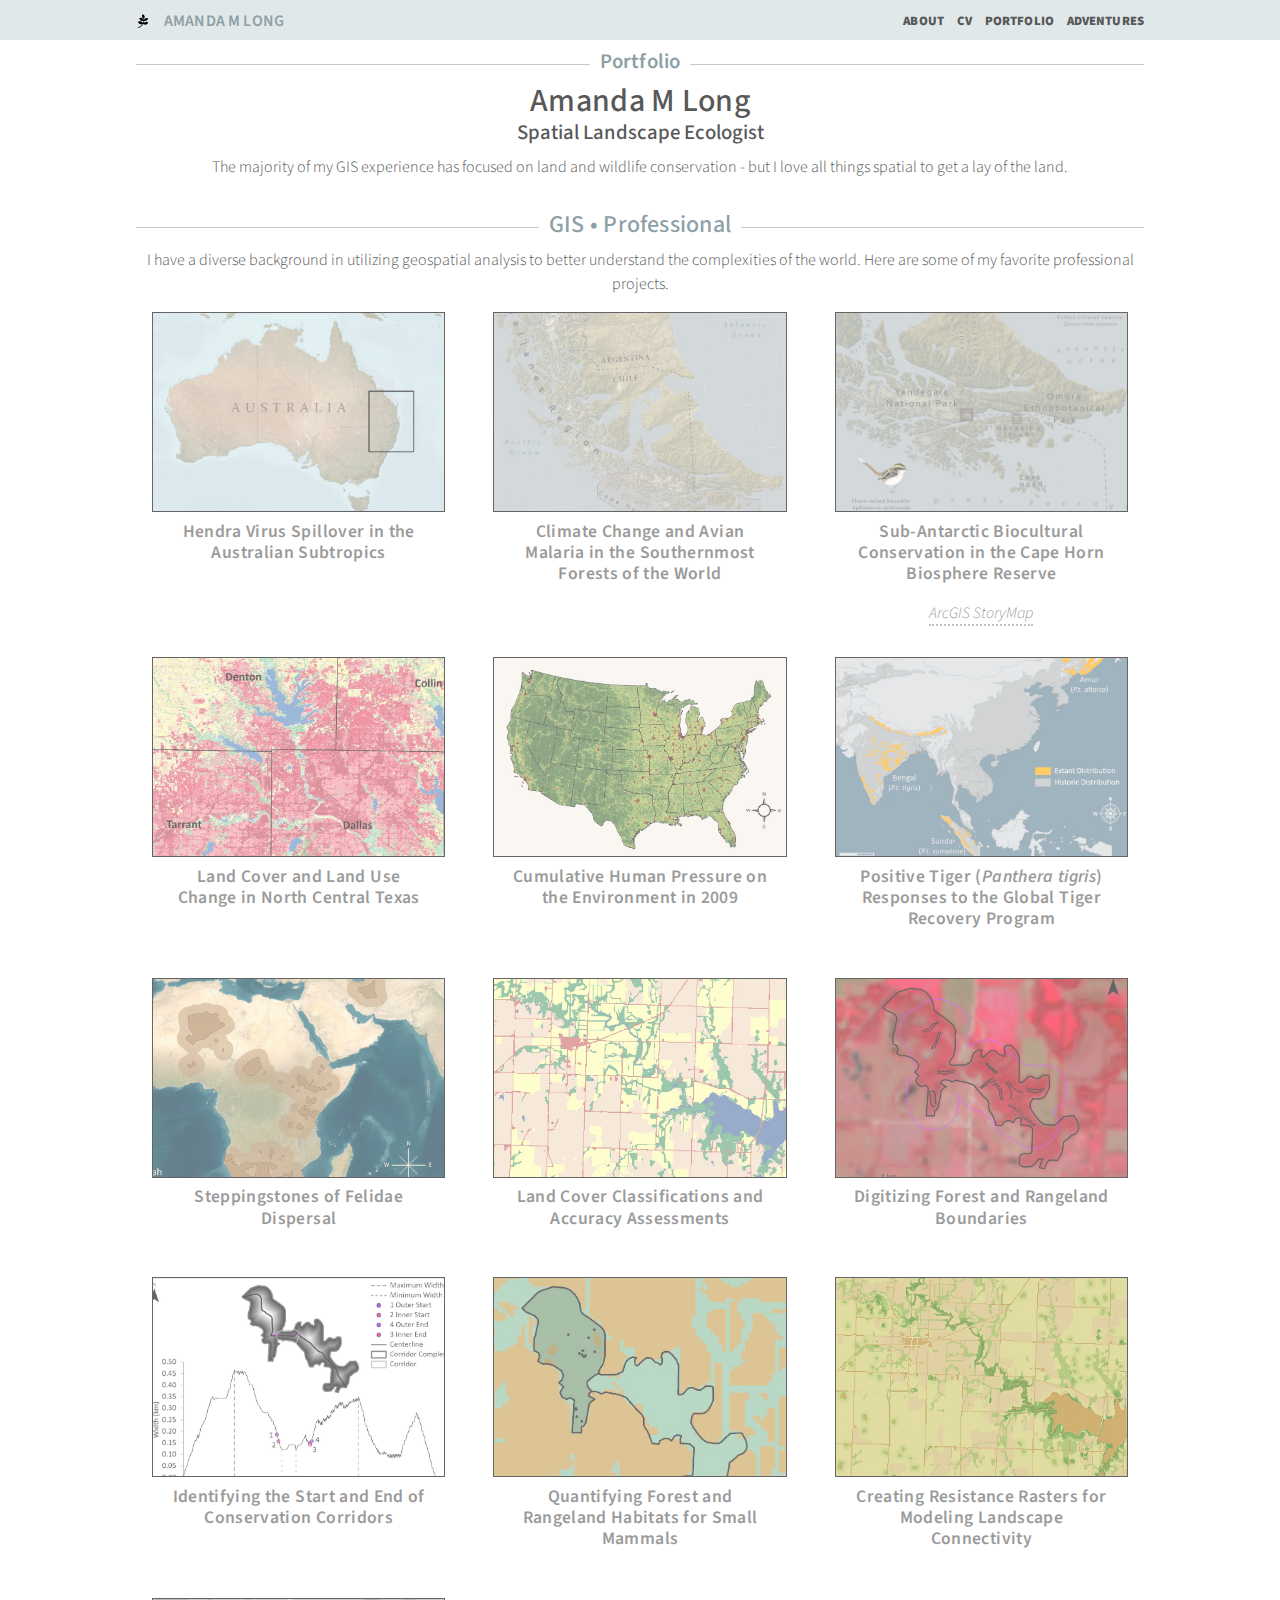
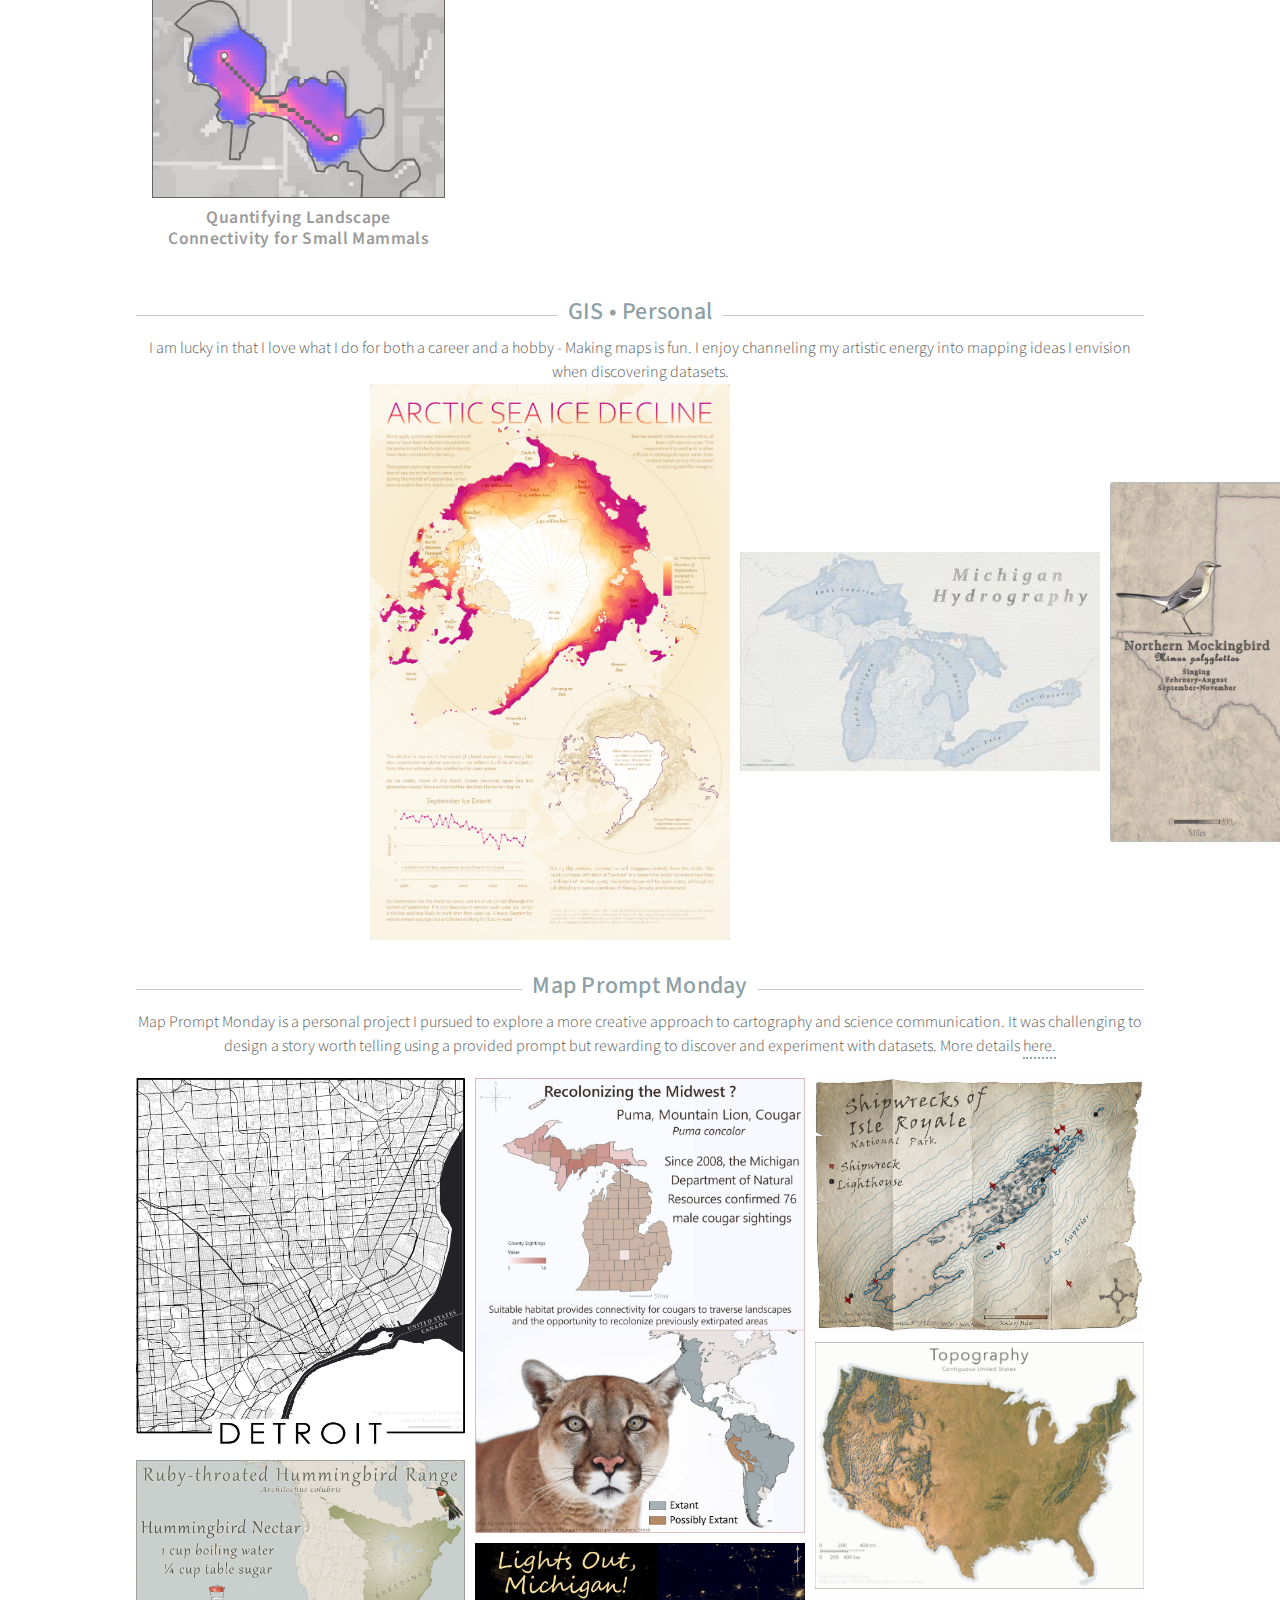
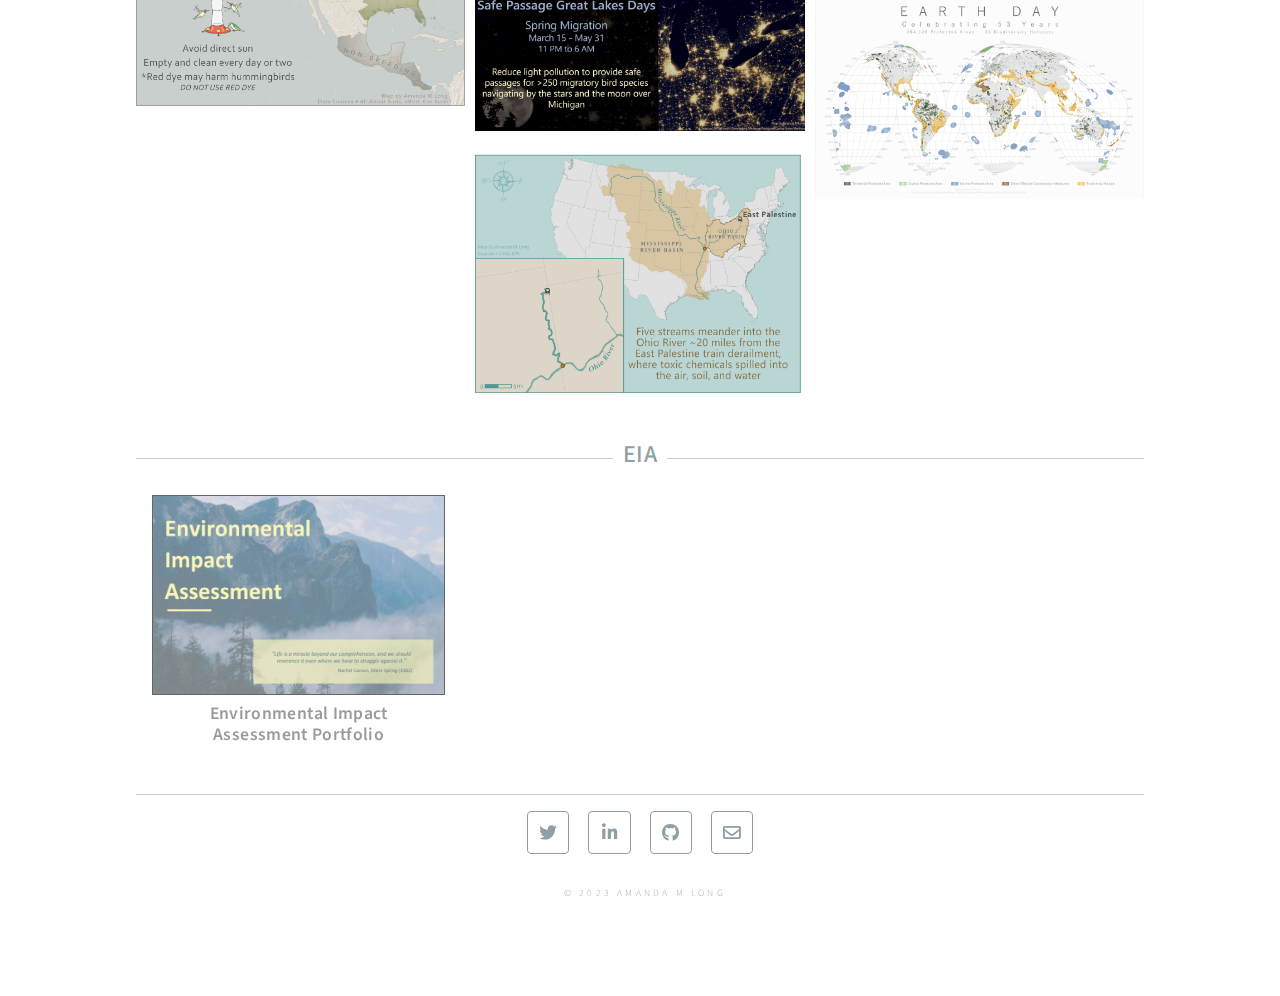
==== index.html @ 8b15f17c "Update index.html" ====
<!DOCTYPE HTML>

<html>
<head>
	<title>Portfolio - AML</title>
	<meta charset="utf-8" />
	<meta name="viewport" content="width=device-width, initial-scale=1, user-scalable=no" />
	<link rel="stylesheet" href="assets/css/bootstrap.css" />
	<link rel="stylesheet" href="assets\css\Portfolio.css" />
	<noscript><link rel="stylesheet" href="assets\css\noscript.css"/></noscript>
</head>
	
	<!-- Google tag (gtag.js) -->
<script async src="https://www.googletagmanager.com/gtag/js?id=G-S8KY2LQ8C0"></script>
<script>
  window.dataLayer = window.dataLayer || [];
  function gtag(){dataLayer.push(arguments);}
  gtag('js', new Date());

  gtag('config', 'G-S8KY2LQ8C0');
</script>
	
<body class="is-preload">
	<div id="wrapper">

	<!-- HEADER / WEBSITE HOME PAGE -->
	<header id="header">
		<div class="inner">
			<a href="https://amandamlong.github.io/" class="logo">
				<span class="symbol"><img src="pagelines.svg" alt="" /></span>
				<span class="title">Amanda M Long</span></a>
              
			<!-- NAVIGATION -->
			<nav><ul>
				<li><a href="https://amandamlong.github.io/About/">About</a></li>
				<li><a href="https://amandamlong.github.io/CV/">CV</a></li>
				<li><a href="https://amandamlong.github.io/Portfolio/">Portfolio</a></li>
				<li><a href="https://amandamlong.github.io/TravelMap/">Adventures</a></li>
			</ul></nav>
	</header>

	<!-- MAIN PORTFOLIO -->
	<div id="main">
		<div class="inner">
			<h1><span>Portfolio</span></h1>
			<h2>Amanda M Long</h2>
			<h3>Spatial Landscape Ecologist</h3>	
			
                <p>The majority of my GIS experience has focused on land and
                    wildlife conservation - but I love all things spatial to get a
                lay of the land.</p>
<br>
		
			<h6><span>GIS • Professional</span></h6>
			
			<p>I have a diverse background in utilizing geospatial analysis to
                better understand the complexities of the world. Here are some of my favorite
                professional projects.</p>

                <!-- -----THUMBNAILS----- -->
                
                    <div class="row row-cols-1 row-cols-sm-2 row-cols-lg-3 g-3">
		    
    <!-- AUSTRALIA HENDRA VIRUS -->
                        <div class="col">
                            <div class="card text-center">
                                <div class="card-body">
                                    <a href="#Hendra" data-bs-toggle="modal" data-bs-target="#Hendra">
                                        <p class="card-text"></p>
                                        <img src="images\Thumbnails\Aus Hendra Virus.png" class="card-img">
                                        <div class="d-flex justify-content-between align-items-center">
                                            <div class="card-footer">
                                                <a href="#Hendra" data-bs-toggle="modal" data-bs-target="#Hendra">
                                                    <h5 class="card-title">Hendra Virus Spillover in the Australian Subtropics</h5>
                                            </div>
                                        </div>
                                    </a>
                                </div>
                            </div>
                        </div>
			    
    <!-- CHILE -->
                        <div class="col">
                            <div class="card text-center">
                                <div class="card-body">
                                    <a href="#Chile" data-bs-toggle="modal" data-bs-target="#Chile">
                                        <p class="card-text"></p>
                                        <img src="images\Thumbnails\Chile.jpg" class="card-img">
                                        <div class="d-flex justify-content-between align-items-center">
                                            <div class="card-footer">
                                                <a href="#Chile" data-bs-toggle="modal" data-bs-target="#Chile">
                                                    <h5 class="card-title">Climate Change and Avian Malaria in the Southernmost Forests of the World</h5>
                                            </div>
                                        </div>
                                    </a>
                                </div>
                            </div>
                        </div>			    
			    
    <!-- CHILE STORYMAP-->
                        <div class="col">
                            <div class="card text-center">
                                <div class="card-body">
                                      <a target="_blank" rel="noopener noreferrer" href="https://storymaps.arcgis.com/stories/4e4df2a903624f4c83cda7a6c68c3893">
                                        <p class="card-text"></p>
                                        <img src="images\Thumbnails\Chile StoryMap.png" class="card-img">
                                        <div class="d-flex justify-content-between align-items-center">
                                            <div class="card-footer">
                                                <a><h5 class="card-title">Sub-Antarctic Biocultural Conservation
                                                    in the Cape Horn Biosphere Reserve</h5></a>
                                                <p><a target="_blank" rel="noopener noreferrer" href="https://storymaps.arcgis.com/stories/4e4df2a903624f4c83cda7a6c68c3893">
                                                    <i>ArcGIS StoryMap</i></a></p>
                                            </div>
                                        </div>
                                    </a>
                                </div>
                            </div>
                        </div>

    <!-- DENTON LAND COVER LAND USE CHANGE -->
                        <div class="col">
                           <div class="card text-center">
                              <div class="card-body">
                                 <a href="#DentonLCLUC" data-bs-toggle="modal" data-bs-target="#DentonLCLUC">
                                     <img src="images\Thumbnails\Denton LCLUC.jpg" class="card-img">
                                     <div class="d-flex justify-content-between align-items-center">
                                         <div class="card-footer">
                                             <a href="#DentonLCLUC" data-bs-toggle="modal" data-bs-target="#DentonLCLUC">
                                                 <h5 class="card-title">Land Cover and Land Use Change in North Central Texas</h5>
                                         </div>
                                     </div>
                                 </a>
                              </div>
                           </div>
                        </div>
				
    <!-- USA HUMAN FOOTPRINT -->
                        <div class="col">
                           <div class="card text-center">
                              <div class="card-body">
                                 <a href="#Footprint" data-bs-toggle="modal" data-bs-target="#Footprint">
                                     <img src="images\Thumbnails\US Footprint.jpg" class="card-img">
                                     <div class="d-flex justify-content-between align-items-center">
                                         <div class="card-footer">
                                             <a href="#Footprint" data-bs-toggle="modal" data-bs-target="#Footprint">
                                                 <h5 class="card-title">Cumulative Human Pressure on the Environment in 2009</h5>
                                         </div>
                                     </div>
                                 </a>
                              </div>
                           </div>
                        </div>				

    <!-- TIGERS -->
                        <div class="col">
                           <div class="card text-center">
                              <div class="card-body">
                                 <a href="#Tigers" data-bs-toggle="modal" data-bs-target="#Tigers">
                                     <img src="images\Thumbnails\Tigers.jpg" class="card-img">
                                     <div class="d-flex justify-content-between align-items-center">
                                         <div class="card-footer">
                                             <a href="#Tigers" data-bs-toggle="modal" data-bs-target="#Tigers">
                                                 <h5 class="card-title">Positive Tiger (<i>Panthera tigris</i>) Responses to the
                                                 Global Tiger Recovery Program</h5>
                                         </div>
                                     </div>
                                 </a>
                              </div>
                           </div>
                        </div>

    <!-- FELIDAE STEPPINGSTONES -->
                        <div class="col">
                           <div class="card text-center">
                              <div class="card-body">
                                 <a href="#Felidae" data-bs-toggle="modal" data-bs-target="#Felidae">
                                     <img src="images\Thumbnails\Cheetah.jpg" class="card-img">
                                     <div class="d-flex justify-content-between align-items-center">
                                         <div class="card-footer">
                                             <a href="#Resistance" data-bs-toggle="modal" data-bs-target="#Felidae">
                                                 <h5 class="card-title">Steppingstones of Felidae Dispersal</h5>
                                         </div>
                                     </div>
                                 </a>
                              </div>
                           </div>
                        </div>

    <!-- LAND COVER CLASSIFICATIONS -->
                        <div class="col">
                           <div class="card text-center">
                              <div class="card-body">
                                 <a href="#LC" data-bs-toggle="modal" data-bs-target="#LC">
                                     <img src="images\Thumbnails\Land Cover.jpg" class="card-img">
                                     <div class="d-flex justify-content-between align-items-center">
                                         <div class="card-footer">
                                             <a href="#LC" data-bs-toggle="modal" data-bs-target="#LC">
                                                 <h5 class="card-title">Land Cover Classifications and Accuracy Assessments</h5>
                                         </div>
                                     </div>
                                 </a>
                              </div>
                           </div>
                        </div>                

    <!-- DELINEATIONS -->
                        <div class="col">
                           <div class="card text-center">
                              <div class="card-body">
                                 <a href="#Delineations" data-bs-toggle="modal" data-bs-target="#Delineations">
                                     <img src="images\Thumbnails\KS Complex.jpg" class="card-img">
                                     <div class="d-flex justify-content-between align-items-center">
                                          <div class="card-footer">
                                            <a href="#Delineations" data-bs-toggle="modal" data-bs-target="#Delineations">
                                                <h5 class="card-title">Digitizing Forest and Rangeland Boundaries</h5></a>
                                         </div>
                                     </div>
                                 </a>
                              </div>
                           </div>
                        </div>
				
    <!-- CORRIDOR TERMINI -->
                        <div class="col">
                           <div class="card text-center">
                              <div class="card-body">
                                 <a href="#Corridors" data-bs-toggle="modal" data-bs-target="#Corridors">
                                     <img src="images\Thumbnails\KS Patch-Corridor.jpg" class="card-img">
                                     <div class="d-flex justify-content-between align-items-center">
                                         <div class="card-footer">
                                             <a href="#Corridors" data-bs-toggle="modal" data-bs-target="#Corridors">
                                                 <h5 class="card-title">Identifying the Start and End of Conservation Corridors</h5></a>
                                         </div>
                                     </div>
                                 </a>
                              </div>
                           </div>
                        </div>
				
    <!-- SMALL MAMMAL HABITATS -->
                        <div class="col">
                           <div class="card text-center">
                              <div class="card-body">
                                 <a href="#Habitat" data-bs-toggle="modal" data-bs-target="#Habitat">
                                     <img src="images\Thumbnails\Habitat.jpg" class="card-img">
                                     <div class="d-flex justify-content-between align-items-center">
                                         <div class="card-footer">
                                             <a href="#Habitat" data-bs-toggle="modal" data-bs-target="#Habitat">
                                                 <h5 class="card-title">Quantifying Forest and Rangeland Habitats for Small Mammals
                                                </h5></a>
                                         </div>
                                     </div>
                                 </a>
                              </div>
                           </div>
                        </div>				
				
    <!-- RESISTANCE RASTERS -->
                        <div class="col">
                           <div class="card text-center">
                              <div class="card-body">
                                 <a href="#Resistance" data-bs-toggle="modal" data-bs-target="#Resistance">
                                     <img src="images\Thumbnails\Resistance.jpg" class="card-img">
                                     <div class="d-flex justify-content-between align-items-center">
                                         <div class="card-footer">
                                             <a href="#Resistance" data-bs-toggle="modal" data-bs-target="#Resistance">
                                                 <h5 class="card-title">Creating Resistance Rasters for Modeling Landscape Connectivity</h5>
                                         </div>
                                     </div>
                                 </a>
                              </div>
                           </div>
                        </div>
				
    <!-- LANDSCAPE CONNECTIVITY -->
                        <div class="col">
                           <div class="card text-center">
                              <div class="card-body">
                                 <a href="#Connectivity" data-bs-toggle="modal" data-bs-target="#Connectivity">
                                     <img src="images\Thumbnails\Connectivity.jpg" class="card-img">
                                     <div class="d-flex justify-content-between align-items-center">
                                         <div class="card-footer">
                                             <a href="#Connectivity" data-bs-toggle="modal" data-bs-target="#Connectivity">
                                                 <h5 class="card-title">Quantifying Landscape Connectivity for Small Mammals</h5>
                                         </div>
                                     </div>
                                 </a>
                              </div>
                           </div>
                        </div>
                    </div>
                
		</div>
	</div>
 
	<!-- PERSONAL CARTOGRAPHY GALLERY -->
            <section class="wrapper2 style1 align-center">
                <div class="inner">
                    <h6><span>GIS • Personal</span></h6>
                    <p> I am lucky in that I love what I do for both a career and a hobby - Making maps is fun.
                            I enjoy channeling my artistic energy into mapping ideas I envision when discovering
                            datasets.</p>
                </div>
                <div class="gallery style2 medium lightbox"> <!-- onscroll-fade-in"> -->
                    <article>
                        <a href="images\Funsies\Antarctica.png" class="image">
                            <img src="images\thumbs\Antarctica.png" alt="" />
                        </a>
                        <div class="caption">
                            <h3>Antarctic</h3>
                            <p>Bathymetry and Topography</p>
                        </div>
                        </article>
                        <article>
                        <a href="images\Funsies\Arctic Sea Ice.png" class="image">
                            <img src="images\thumbs\Arctic.png" alt="" />
                        </a>
                        <div class="caption">
                            <h3>Arctic Sea Ice Decline</h3>
                            <p>1979 - 2021</p>
                        </div>
                        </article>			
                        <article>
                            <a href="images\Funsies\MI Hydrography 5.jpg" class="image">
                                <img src="images\thumbs\MI Hydrography 5.jpg" alt="" />
                            </a>
                            <div class="caption">
                                <h3>The Great Lakes State</h3>
                                <p>Lakes and Rivers and Streams, Oh My</p>
                            </div>
                        </article>
                        <article><a href="images\Funsies\Texas.jpg" class="image">
                            <img src="images\thumbs\Texas.jpg" alt="" />
                        </a>
                            <div class="caption">
                                <h3>Texas State Bird & Flower</h3>
                                <p>Hear them singing and see them blooming</p>
                            </div>
                        </article>
                        <article>
                            <a href="images\Funsies\MI Clean Water Symbol.jpg" class="image">
                                <img src="images\thumbs\MI Clean Water Symbol.jpg" alt="" />
                            </a>
                            <div class="caption">
                                <h3>Symbolizing Clean Water in Michigan</h3>
                                <p>The state-threatened American Lotus Blossom TNC's Erie Marsh Preserve</p>
                            </div>
                        </article>
                        <article>
                            <a href="images\Funsies\Colorful Colorado.png" class="image">
                                <img src="images\thumbs\Colorful Colorado.png" alt="" />
                            </a>
                            <div class="caption">
                            <h3>Colorful Colorado</h3>
                            <p>Topography</p>
                            </div>
                        </article>
                    </div>
                </section>

<br>				

		<div id="main2">
		<div class="inner">
                <h6><span>Map Prompt Monday</span></h6>

                <!-- #MapPromptMonday -->
                <p>Map Prompt Monday is a personal project I pursued to explore a more creative approach to cartography and science communication.
                    It was challenging to design a story worth telling using a provided prompt but rewarding to discover
                    and experiment with datasets. More details <a href="#MapMonday" data-bs-toggle="modal" data-bs-target="#MapMonday">
                        here.</a></p>
		<div id="gallery2">
                    		<img src="images\Map Monday\Grayscale.jpg" alt="Map of road systems in Detroit, Michigan.">
                   		<img src="images\Map Monday\Hummingbird.jpg" alt="Map of Ruby-throated
                                   hummingbird range with 1/4 cup sugar and 1 cup water recipe to make hummingbird food.">
                    		<img src="images\Map Monday\Cougs.jpg" class="d-block w-100" alt="Map of Puma, or Mountain Lion, or Cougar
                                    distribution in western North America and South America. Pumas are recolonizing Michigan with 76
                                    cougar sightings since 2008.">
                    		<img src="images\Map Monday\Lights Out.jpg" class="d-block w-100" alt="Map of Great Lakes region
                                    light pollution at night. Turn off lights March 15-May 31 to provide migrating birds safe passages.">
                   		<img src="images\Map Monday\E Palestine.jpg" class="d-block w-100" alt="Map of streams flowing
                                    into Ohio River from East Palestine train derailment that spilled toxic chemicals into the environment.">
                   		<img src="images\Map Monday\Shipwrecks of Isle Royale.jpg" class="d-block w-100" alt="Map of shipwrecks
                                    and lighthouses near Isle Royale National Park, Michigan in Lake Superior.">
				<img src="images\Map Monday\CONUS Topo.jpg" class="d-block w-100" alt="Map of Contiguous
                   			United States topography.">
				<img src="images\Map Monday\Earth Day.png" class="d-block w-100" alt="World map of
                    		284,128 Terrestrial, Marine, and Coastal Protected Areas and 38 Biodiversity Hotspots
                    		to celebrate 53 years of Earth Day.">
                </div>
				
                <h6><span>EIA</span></h6>

                
                    <div class="row row-cols-1 row-cols-sm-2 row-cols-lg-3 g-3">				
				
    <!-- EIA Portfolio -->
                        <div class="col">
                           <div class="card text-center">
                              <div class="card-body">
                                  <a target="_blank" rel="noopener noreferrer" href="EIA.html">
                                     <img src="images\Thumbnails\EIA.jpg" class="card-img">
                                     <div class="d-flex justify-content-between align-items-center">
                                         <div class="card-footer">
                                             <a target="_blank" rel="noopener noreferrer" href="EIA.html">
                                                 <h5 class="card-title">Environmental Impact Assessment Portfolio</h5>
                                         </div>
                                     </div>
                                 </a>
                              </div>
                           </div>
                        </div>


                    </div>

                <hr/>

                <!-- FOOTER -->
                <footer id="footer">
                    <div class="inner">
                        <section>
                            <ul class="icons">
									<li><a target="_blank" rel="noopener noreferrer" href="https://twitter.com/_AmandaMLong" class="icon brands style2 fa-twitter"><span class="label">Twitter</span></a></li>
									<li><a target="_blank" rel="noopener noreferrer" href="https://www.linkedin.com/in/amanda--long/" class="icon brands style2 fa-linkedin-in"><span class="label">LinkedIn</span></a></li>
									<li><a target="_blank" rel="noopener noreferrer" href="https://github.com/AmandaMLong" class="icon brands style2 fa-github"><span class="label">GitHub</span></a></li>
									<li><a target="_blank" rel="noopener noreferrer" href="mailto:along3460@gmail.com" class="icon style2 fa-envelope"><span class="label">Email</span></a></li>
							</ul>
						</section>
                        <ul class="copyright">&copy; 2023 Amanda M Long</ul>
					</div>
				</footer>
            </div>
        </div>
    </div>
    </div>


<!-- -----MODALS----- -->	
	
        <!-- HENDRA VIRUS SPILLOVER IN AUSTRALIA SUBTROPICS -->
<div class="modal fade" id="Hendra" tabindex="-1" aria-labelledby="Hendra" aria-hidden="true">
  <div class="modal-dialog modal-dialog-centered modal-dialog-scrollable">
    <div class="modal-content">
      <div class="modal-header">

        <h4 class="modal-title" id="Hendra\">Hendra Virus Spillover in the Australian Subtropics</h4>
        <span class="close" data-bs-dismiss="modal" aria-label="Close">&times;</span></button>
      </div>
        <div id="carouselHendra" class="carousel slide">
            <div class="modal-body">
                <div class="container-fluid">
                    <div class="row">
                        <div class="col-lg-7">
                            <div class="carousel-inner">
                                <div class="carousel-item active">
                                    <img src="images\Aus Hendra Virus.png" class="d-block w-100" alt="..."></div>
                            </div>
                        </div>
                        <div class="col-lg-5">
                            <p>I collaborated with
                                <a target="_blank" rel="noopener noreferrer" href="http://plowrightlab.org/emmaspence">
                                Emma Spence</a>, the Field Program Manager of the
                                <a target="_blank" rel="noopener noreferrer" href="http://plowrightlab.org/">
                                Plowright Lab</a> at Cornell University, to design a study area map for a keynote talk
                                given by
                                <a target="_blank" rel="noopener noreferrer" href="http://plowrightlab.org/raina-plowright">
                                    Raina Plowright</a> at the Wildlife Disease Association on July 30th, 2023.
                                The map depicts the distribution of documented Hendra virus spillover events in the Australia Subtropics
                                with prospective sampling locations for fieldwork.
                            </p>
                        </div>
                    </div>
                    <div class="row">
                        <div class="col-sm">
                            <p><b>Skills</b></p>
                            <p>Cartography, Disease Ecology</p>
                        </div>
                        <div class="col-sm">
                            <p><b>Software</b></p>
                            <p>ArcGIS Pro, box</p>
                        </div>
                        <div class="col-sm">
                            <p><b>Data • Sources</b></p>
                            <p>
                                <a target="_blank" rel="noopener noreferrer" href="https://batonehealth.org/">
                                    Bat OneHealth</a>, NOAA,
                                <a target="_blank" rel="noopener noreferrer" href="https://www.shadedreliefarchive.com/oceania.html">
                                    Shaded Relief Archive</a>, USGS
                        </div>
                    </div>
                </div>
            </div>
        </div>
    </div>
  </div>
</div>
	
        <!-- CHILEAN FORESTS -->
<div class="modal fade" id="Chile" tabindex="-1" aria-labelledby="Chile" aria-hidden="true">
  <div class="modal-dialog modal-dialog-centered modal-dialog-scrollable">
    <div class="modal-content">
      <div class="modal-header">

        <h4 class="modal-title" id="Chile\">Climate Change and Disease Ecology at the Southern End of the Americas</h4>
        <span class="close" data-bs-dismiss="modal" aria-label="Close">&times;</span></button>
      </div>
        <div id="carouselTigers" class="carousel slide">
            <div class="modal-body">
                <div class="container-fluid">
                    <div class="row">
                        <div class="col-lg-7">
                            <div class="carousel-inner">
                                <div class="carousel-item active">
                                    <img src="images\Chile.png" class="d-block w-100" alt="..."></div>
                            </div>
                        </div>
                        <div class="col-lg-5">
                            <p>As a Research Fellow with the <i>Sub-Antarctic Biocultural Conservation Program</i>,
                                I actively collected field data for spatial and statistical analysis in the southernmost forests of the world (55-56°S),
                                at Omora Ethnobotanical Park and Yendegaia National Park, to investigate the influence forests and
                                wetlands have on avian populations in the context of global climate change.<p>
                            <p>Carbon analysis was conducted using forest inventory data to
                            assess the relationship between carbon storage and avian richness using point counts.
                            The prevalence of avian malaria was detected using DNA extraction of blood samples and PCR
                                amplification. The research supports policymaking in the UNESCO Cape Horn Biosphere Reserve.</p>
                        </div>
                    </div>
                    <div class="row">
                        <div class="col-sm">
                            <p><b>Skills</b></p>
                            <p>Carbon Analysis, Forest Inventory,
                                Genetic Analysis, Linear Mixed-Effects Models,
                                Random Forest, Timber Metrics</p>
                        </div>
                        <div class="col-sm">
                            <p><b>Software</b></p>
                            <p>ArcGIS Pro, Excel, GoogleDrive, R</p>
                        </div>
                        <div class="col-sm">
                            <p><b>Data • Sources</b></p>
                            <p>GPS; <a target="_blank" rel="noopener noreferrer" href="https://esri-styles.maps.arcgis.com/home/item.html?id=1f25b31793cd4e7391b0cd51b9b79783">
                                    Imhof Style</a>; Point Counts; Tree DBH, Height, Percent Cover, Species;
                             <a target="_blank" rel="noopener noreferrer" href="https://www.protectedplanet.net/en/thematic-areas/wdpa?tab=WDPA">
                                    WDPA</a>;
                                <a target="_blank" rel="noopener noreferrer" href="https://www.worldclim.org/">
                                    WorldClim</a>
                        </div>
                    </div>
                </div>
            </div>
            <div class="modal-footer">
            </div>
        </div>
    </div>
  </div>
</div>

        <!-- LAND COVER LAND USE CHANGE IN NORTH CENTRAL TEXAS -->
<div class="modal fade" id="DentonLCLUC" tabindex="-1" aria-labelledby="DentonLCLUC" aria-hidden="true">
  <div class="modal-dialog modal-dialog-centered modal-dialog-scrollable">
    <div class="modal-content">
      <div class="modal-header">
        <h4 class="modal-title" id="DentonLCLUC\">Land Cover and Land Use Change in North Central Texas</h4>
        <span class="close" data-bs-dismiss="modal" aria-label="Close">&times;</span></button>
      </div>
        <div id="carouselDentonLCLUC" class="carousel slide">
            <div class="modal-body">
                <div class="container-fluid">
                    <div class="row">
                        <div class="col-md-7">
                            <div class="carousel-inner">
                                <div class="carousel-item active">
                                    <img src="images\Labs\Denton LCLUC.gif" class="d-block w-100" alt="..."></div>
                            </div>
                        </div>
                        <div class="col-md-5">
                            <p>As part of an <i>Advanced GIS</i> course,
                                I estimated land cover and land use change in four
                                North Central Texas counties from 2001-2022 using the
                                National Land Cover Database (NLCD). Over 21 years, 36%
                                of the area changed in land cover and land use.
                            Urbanization can be visualized as the developed areas
                                (pink-red) sprawl across counties.</p>
                            <p>This furthered my understanding of the methods
                                and data used to quantify land cover and land use changes
                            as well as issues of human development, loss of natural land cover,
                            and drought.</p>
                        </div>
                    </div>
                    <div class="row">
                        <div class="col-sm">
                            <p><b>Skills</b></p>
                            <p>Attribute Extraction, Cell Statistics, Raster Calculator, Urbanization</p>
                        </div>
                        <div class="col-sm">
                            <p><b>Software</b></p>
                            <p>ArcGIS Pro</p>
                        </div>
                        <div class="col-sm">
                            <p><b>Data</b></p>
                            <p>County Boundaries, National Land Cover Database</p>
                        </div>
                    </div>
                </div>
            </div>
            <div class="modal-footer">
                </div>
            </div>
        </div>
    </div>
  </div>
</div>

        <!-- HUMAN FOOTPRINT INDEX -->
<div class="modal fade" id="Footprint" tabindex="-1" aria-labelledby="Footprint" aria-hidden="true">
  <div class="modal-dialog modal-dialog-centered modal-dialog-scrollable">
    <div class="modal-content">
      <div class="modal-header">
        <h4 class="modal-title" id="Footprint\">Cumulative Human Pressure on the Environment in 2009</h4>
        <span class="close" data-bs-dismiss="modal" aria-label="Close">&times;</span></button>
      </div>
        <div id="carouselFootprint" class="carousel slide">
            <div class="modal-body">
                <button class="carousel-control-prev" type="button" data-bs-target="#carouselFootprint" data-bs-slide="prev">
                    <span class="carousel-control-prev-icon" aria-hidden="true"></span>
                    <span class="visually-hidden">Previous</span>
                </button>
                <button class="carousel-control-next" type="button" data-bs-target="#carouselFootprint" data-bs-slide="next">
                    <span class="carousel-control-next-icon" aria-hidden="true"></span>
                    <span class="visually-hidden">Next</span>
                </button>
                <div class="container-fluid">
                    <div class="row">
                        <div class="col-md-7">
                            <div class="carousel-inner">
                                <div class="carousel-item active">
                                    <img src="images\Labs\US Footprint.jpg" class="d-block w-100" alt="..."></div>
                                <div class="carousel-item">
                                    <img src="images\Labs\Avg Human Footprint.jpg" class="d-block w-100" alt="..."></div>
                                <div class="carousel-item">
                                    <img src="images\Labs\TX Footprint.jpg" class="d-block w-100" alt="..."></div>
                                <div class="carousel-item">
                                    <img src="images\Labs\MI Footprint.jpg" class="d-block w-100" alt="..."></div>
                            </div>
                        </div>
                        <div class="col-md-5">
                            <p>The Human Footprint Index represents cumulative human pressure
                            on the environment from population density, built-up areas,
                                roads/railways, crops/pastures, navigable water, and electric power infrastructure.
                            As part of an <i>Advanced GIS</i> course,
                                I used Zonal Statistics to analyze the average Human Footprint
                                among states and within Texas and Michigan counties in 2009. </p>
                            <p>In TX, counties with a Footprint Index >60
                                contained Fort Worth, Dallas, Longview, and Houston,
                                accounting for 17% of the total population.</p>
                                <p>In MI, 49% of the total population resides in the Metro Detroit Area.
                                While 29% of land is the Upper Peninsula, it
                                contains 3% of the total population and lowest human footprint.
                            </p>
                        </div>
                    </div>
                    <div class="row">
                        <div class="col-sm">
                            <p><b>Skills</b></p>
                            <p>Cartography, SQL, Zonal Analysis & Statistics</p>
                        </div>
                        <div class="col-sm">
                            <p><b>Software</b></p>
                            <p>ArcGIS Pro</p>
                        </div>
                        <div class="col-sm">
                            <p><b>Data</b></p>
                            <p>Counties,
                            <a target="_blank" rel="noopener noreferrer" href="https://sedac.ciesin.columbia.edu/data/set/wildareas-v3-2009-human-footprint">
                                    2009 Human Footprint</a>,
                                Open Data Network, States</p>
                        </div>
                    </div>
                </div>
            </div>
            <div class="modal-footer">
                <div class="carousel-indicators">
                    <button type="button" data-bs-target="#carouselFootprint" data-bs-slide-to="0" class="active" aria-current="true" aria-label="Slide 1"></button>
                    <button type="button" data-bs-target="#carouselFootprint" data-bs-slide-to="1" aria-label="Slide 2"></button>
                    <button type="button" data-bs-target="#carouselFootprint" data-bs-slide-to="2" aria-label="Slide 3"></button>
                    <button type="button" data-bs-target="#carouselFootprint" data-bs-slide-to="3" aria-label="Slide 4"></button>
                </div>
            </div>
        </div>
    </div>
  </div>
</div>
			
        <!-- TIGERS -->
<div class="modal fade" id="Tigers" tabindex="-1" aria-labelledby="Tigers" aria-hidden="true">
  <div class="modal-dialog modal-dialog-centered modal-dialog-scrollable">
    <div class="modal-content">
      <div class="modal-header">

        <h4 class="modal-title" id="Tigers\">Positive Tiger Responses to the Global Tiger Recovery Program</h4>
        <span class="close" data-bs-dismiss="modal" aria-label="Close">&times;</span></button>
      </div>
        <div id="carouselTigers" class="carousel slide">
            <div class="modal-body">
                <div class="container-fluid">
                    <div class="row">
                        <div class="col-lg-7">
                            <div class="carousel-inner">
                                <div class="carousel-item active">
                                    <img src="images\GSG and Tiger\Tigers.jpg" class="d-block w-100" alt="..."></div>
                            </div>
                        </div>
                        <div class="col-lg-5">
                            <p>As an author on a publication in prep, <i>Tiger (Panthera tigris) Endangerment:
                                Positive Responses to Global Conservation Efforts</i>, I reviewed pertinent
                                literature for fecundity and survivorship data for a population viability analysis of
                                3 distinct tiger subpsecies: Amur (<i>P.t. altacia</i>),
                                Bengal (<i>P.t. tigris</i>), and Sunda (<i>P.t. sumatrae</i>).</p>
                             <p>Tiger populations had a positive growth rate, indicating positive responses
                                to the Global Tiger Recovery Program, an effort to double the number of wild tigers by 2022.
                            This research supports the recent IUCN Tiger Program Phase I report
                                that populations have increased ~40% since 2015.</p>
                        </div>
                    </div>
                    <div class="row">
                        <div class="col-sm">
                            <p><b>Skills</b></p>
                            <p>Cartography, Population Viability Analysis, Spatial Analysis, SQL</p>
                        </div>
                        <div class="col-sm">
                            <p><b>Software</b></p>
                            <p>ArcGIS Pro, Excel, R</p>
                        </div>
                        <div class="col-sm">
                            <p><b>Data</b></p>
                            <p>IUCN Red List, Fecundity, Survivorship</p>
                        </div>
                    </div>
                </div>
            </div>
            <div class="modal-footer">
            </div>
        </div>
    </div>
  </div>
</div>

        <!-- STEPPINGSTONES OF FELIDAE DISPERSAL -->
<div class="modal fade" id="Felidae" tabindex="-1" aria-labelledby="Felidae" aria-hidden="true">
  <div class="modal-dialog modal-dialog-centered modal-dialog-scrollable">
    <div class="modal-content">
      <div class="modal-header">
        <h4 class="modal-title" id="Felidae\">The Steppingstones of Dispersal in Felidae</h4>
        <span class="close" data-bs-dismiss="modal" aria-label="Close">&times;</span></button>
      </div>
        <div id="carouselFelidae" class="carousel slide">
            <div class="modal-body">
                <button class="carousel-control-prev" type="button" data-bs-target="#carouselFelidae" data-bs-slide="prev">
                    <span class="carousel-control-prev-icon" aria-hidden="true"></span>
                    <span class="visually-hidden">Previous</span>
                </button>
                <button class="carousel-control-next" type="button" data-bs-target="#carouselFelidae" data-bs-slide="next">
                    <span class="carousel-control-next-icon" aria-hidden="true"></span>
                    <span class="visually-hidden">Next</span>
                </button>
                <div class="container-fluid">
                    <div class="row">
                        <div class="col-lg-7">
                            <div class="carousel-inner">
                                <div class="carousel-item active">
                                    <img src="images\Felidae\Cheetah.jpg" class="d-block w-100" alt="..."></div>
                                <div class="carousel-item">
                                    <img src="images\Felidae\Jaguar.jpg" class="d-block w-100" alt="..."></div>
                                <div class="carousel-item">
                                    <img src="images\Felidae\Lion.jpg" class="d-block w-100" alt="..."></div>
                                <div class="carousel-item">
                                    <img src="images\Felidae\Snow Leopard.jpg" class="d-block w-100" alt="..."></div>
                                <div class="carousel-item">
                                    <img src="images\Felidae\Clouded Leopard.jpg" class="d-block w-100" alt="..."></div>
                            </div>
                        </div>
                        <div class="col-lg-5">
                            <p>For my undergraduate research at Central Michigan University,
                                <i>The Steppingstones of Dispersal in Felidae</i>,
                                I reviewed pertinent literature to collect dispersal data for
                                nine species of endangered, vulnerable, and near threatened big cats.
                                I used spatial and statistical analysis to measure the dispersal distance between
                                fragmented populations and determine the degree to which populations
                                were connected or isolated.</p>
                            <p>I developed critical troubleshooting skills in ArcGIS and gained a fundamental
                                understanding of how powerful geospatial technologies are to support landscape-scale
                                conservation efforts.</p>
                        </div>
                    </div>
                    <div class="row">
                        <div class="col-sm">
                            <p><b>Skills</b></p>
                            <p>Cartography, Data Attributes, Data Management, Data Manipulation, Statistical & Spatial Analysis</p>
                        </div>
                        <div class="col-sm">
                            <p><b>Software</b></p>
                            <p>ArcGIS Online, ArcGIS Pro, Excel, ModelBuilder</p>
                        </div>
                        <div class="col-sm">
                            <p><b>Data</b></p>
                            <p>IUCN Red List, Species-Specific Dispersal</p>
                        </div>
                    </div>
                </div>
            </div>
            <div class="modal-footer">
                <div class="carousel-indicators">
                    <button type="button" data-bs-target="#carouselFelidae" data-bs-slide-to="0" class="active" aria-current="true" aria-label="Slide 1"></button>
                    <button type="button" data-bs-target="#carouselFelidae" data-bs-slide-to="1" aria-label="Slide 2"></button>
                    <button type="button" data-bs-target="#carouselFelidae" data-bs-slide-to="2" aria-label="Slide 3"></button>
                    <button type="button" data-bs-target="#carouselFelidae" data-bs-slide-to="3" aria-label="Slide 4"></button>
                    <button type="button" data-bs-target="#carouselFelidae" data-bs-slide-to="4" aria-label="Slide 5"></button>
                </div>
            </div>
        </div>
    </div>
  </div>
</div>
		
    <!-- LAND COVER CLASSIFICATIONS -->
<div class="modal fade" id="LC" tabindex="-1" aria-labelledby="LC" aria-hidden="true">
  <div class="modal-dialog modal-dialog-centered modal-dialog-scrollable">
    <div class="modal-content">
      <div class="modal-header">
        <h4 class="modal-title" id="LC\">Supervised Land Cover Classifications and Accuracy Assessments</h4>
        <span class="close" data-bs-dismiss="modal" aria-label="Close">&times;</span></button>
      </div>
        <div id="carouselLC" class="carousel slide">
            <div class="modal-body">
                <button class="carousel-control-prev" type="button" data-bs-target="#carouselLC" data-bs-slide="prev">
                    <span class="carousel-control-prev-icon" aria-hidden="true"></span>
                    <span class="visually-hidden">Previous</span>
                </button>
                <button class="carousel-control-next" type="button" data-bs-target="#carouselLC" data-bs-slide="next">
                    <span class="carousel-control-next-icon" aria-hidden="true"></span>
                    <span class="visually-hidden">Next</span>
                </button>
                <div class="container-fluid">
                    <div class="row">
                        <div class="col-lg-7">
                            <div class="carousel-inner">
                                <div class="carousel-item active">
                                    <img src="images\Thesis Figures\KS LC.jpg" class="d-block w-100" alt="..."></div>
                                <div class="carousel-item">
                                    <img src="images\Thesis Figures\ID LC.jpg" class="d-block w-100" alt="..."></div>
                                <div class="carousel-item">
                                    <img src="images\Thesis Figures\CZ LC.jpg" class="d-block w-100" alt="..."></div>
                                <div class="carousel-item">
                                    <img src="images\Thesis Figures\LCs.jpg" class="d-block w-100" alt="..."></div>
                            </div>
                        </div>
                        <div class="col-lg-5">
                            <p>Given the uncertainty of global land cover dataset accuracy
                                among regions, I classified land covers for three landscapes in my MS thesis,
                                <i>Conservation, Connectivity, and Coexistence: Understanding
                                    Corridor Efficacy in Fragmented Landscapes</i>
                                using false composite satellite imagery.</p>
                            <p>Accuracy assessments were conducted using 500 random sample points with
                                an overall 92%, 95%, and 95%, accuracy for Kansas, Idaho, and Czechia,
                                respectively.
                                Land cover layers were used to quantify the structural composition and
                                configuration of landscapes as well as further spatial analysis
                                modeling functional landscape connectivity.</p>
                        </div>
                    </div>
                    <div class="row">
                        <div class="col-sm">
                            <p><b>Skills</b></p>
                            <p>Accuracy Assessment, Feature Extraction, Image Analysis, Supervised Classification</p>
                        </div>
                        <div class="col-sm">
                            <p><b>Software</b></p>
                            <p>ArcGIS Pro, Excel</p>
                        </div>
                        <div class="col-sm">
                            <p><b>Data</b></p>
                            <p>Landsat 8 OLI/TIRS</p>
                        </div>
                    </div>
                </div>
            </div>
            <div class="modal-footer">
                <div class="carousel-indicators">
                    <button type="button" data-bs-target="#carouselLC" data-bs-slide-to="0" class="active" aria-current="true" aria-label="Slide 1"></button>
                    <button type="button" data-bs-target="#carouselLC" data-bs-slide-to="1" aria-label="Slide 2"></button>
                    <button type="button" data-bs-target="#carouselLC" data-bs-slide-to="2" aria-label="Slide 3"></button>
                    <button type="button" data-bs-target="#carouselLC" data-bs-slide-to="3" aria-label="Slide 4"></button>
                </div>
            </div>
        </div>
    </div>
  </div>
</div>

    <!-- DELINEATIONS -->
<div class="modal fade" id="Delineations" tabindex="-1" aria-labelledby="Delineations" aria-hidden="true">
  <div class="modal-dialog modal-dialog-centered modal-dialog-scrollable">
    <div class="modal-content">
      <div class="modal-header">

        <h4 class="modal-title" id="Delineations\">Digitizing Forest and Rangeland Boundaries</h4>
        <span class="close" data-bs-dismiss="modal" aria-label="Close">&times;</span></button>
      </div>
        <div id="carouselDelineations" class="carousel slide">
            <div class="modal-body">
                <button class="carousel-control-prev" type="button" data-bs-target="#carouselDelineations" data-bs-slide="prev">
                    <span class="carousel-control-prev-icon" aria-hidden="true"></span>
                    <span class="visually-hidden">Previous</span>
                </button>
                <button class="carousel-control-next" type="button" data-bs-target="#carouselDelineations" data-bs-slide="next">
                    <span class="carousel-control-next-icon" aria-hidden="true"></span>
                    <span class="visually-hidden">Next</span>
                </button>
                <div class="container-fluid"> <!-- width: 100% at all breakpoints -->
                    <div class="row">
                        <div class="col-md-7">
                            <div class="carousel-inner">
                                <div class="carousel-item active">
                                    <img src="images\Thesis Figures\KS Delineations.jpg" class="d-block w-100" alt="..."></div>
                                <div class="carousel-item">
                                    <img src="images\Thesis Figures\ID Delineations.jpg" class="d-block w-100" alt="..."></div>
                                <div class="carousel-item">
                                    <img src="images\Thesis Figures\CZ Delineations.jpg" class="d-block w-100" alt="..."></div>
                            </div>
                        </div>
                        <div class="col-md-5">
                            <p>Current corridor literature lacks a unified method to delineate landscape
                                elements for spatial models. As part of my MS thesis research,
                            <i>Conservation, Connectivity, and Coexistence:
                            Understanding Corridor Efficacy in Fragmented Landscapes</i>,
                            I standardized the digitization of forest and rangeland boundaries by
                                integrating GPS coordinates of small mammal traps with satellite imagery and analyzing vegetation.</p>
                            <p>Delineations were used to quantify and analyze landscape connectivity between
                            corridor complexes (patch-corridor-patch), intact reference areas, and isolated patches.</p>
                        </div>
                    </div>
                    <div class="row">
                        <div class="col-sm">
                            <p><b>Skills</b></p>
                            <p>Digitization, Image Analysis, Remote Sensing, 
				    Spatial Analysis, Vegetation Analysis</p>
                        </div>
                        <div class="col-sm">
                            <p><b>Software</b></p>
                            <p>ArcGIS Pro, ArcMap, Excel, GoogleEarth</p>
                        </div>
                        <div class="col-sm">
                            <p><b>Data</b></p>
                            <p>GPS (Small Mammal Traps), Landsat 8 OLI/TIRS</p>
                        </div>
                    </div>
                </div>
            </div>
            <div class="modal-footer">
                <div class="carousel-indicators">
                    <button type="button" data-bs-target="#carouselDelineations" data-bs-slide-to="0" class="active" aria-current="true" aria-label="Slide 1"></button>
                    <button type="button" data-bs-target="#carouselDelineations" data-bs-slide-to="1" aria-label="Slide 2"></button>
                    <button type="button" data-bs-target="#carouselDelineations" data-bs-slide-to="2" aria-label="Slide 3"></button>
                </div>
            </div>
        </div>
    </div>
  </div>
</div>

        <!-- CORRIDOR TERMINI -->
<div class="modal fade" id="Corridors" tabindex="-1" aria-labelledby="Corridors" aria-hidden="true">
  <div class="modal-dialog modal-dialog-centered modal-dialog-scrollable">
    <div class="modal-content">
      <div class="modal-header">

        <h4 class="modal-title" id="Corridors\">Where Does A Corridor Start and End?</h4>
        <span class="close" data-bs-dismiss="modal" aria-label="Close">&times;</span></button>
      </div>
        <div id="carouselCorridors" class="carousel slide">
            <div class="modal-body">
                <button class="carousel-control-prev" type="button" data-bs-target="#carouselCorridors" data-bs-slide="prev">
                    <span class="carousel-control-prev-icon" aria-hidden="true"></span>
                    <span class="visually-hidden">Previous</span>
                </button>
                <button class="carousel-control-next" type="button" data-bs-target="#carouselCorridors" data-bs-slide="next">
                    <span class="carousel-control-next-icon" aria-hidden="true"></span>
                    <span class="visually-hidden">Next</span>
                </button>
                <div class="container-fluid">
                    <div class="row">
                        <div class="col-md-7">
                            <div class="carousel-inner">
                                <div class="carousel-item active">
                                    <img src="images\Thesis Figures\KS Patch-Corridor.jpg" class="d-block w-100" alt="..."></div>
                                <div class="carousel-item">
                                    <img src="images\Thesis Figures\ID Patch-Corridor.jpg" class="d-block w-100" alt="..."></div>
                                <div class="carousel-item">
                                    <img src="images\Thesis Figures\CZ Dacice Patch-Corridor.jpg" class="d-block w-100" alt="..."></div>
                                <div class="carousel-item">
                                    <img src="images\Thesis Figures\CZ Knezice.jpg" class="d-block w-100" alt="..."></div>
                                <div class="carousel-item">
                                    <img src="images\Thesis Figures\CZ Skorpion.jpg" class="d-block w-100" alt="..."></div>
                            </div>
                        </div>
                        <div class="col-md-5">
                            <p>
                            Understanding conservation corridor efficacy depends on identifying the
                                start and end. For my MS thesis, <i>Conservation, Connectivity, and Coexistence:
                                Understanding Corridor Efficacy in Fragmented Landscapes</i>, I used
                                spatial and statistical analysis to identify transitional areas,
                                where edge effects are expected to influence species movements,
                                of 5 previously digitized corridor complexes. Patch one narrows into the
                                corridor at 1 and 2 the corridor widens into patch two and 3 and 4.</p>
                            <p>This process raises the question, do we need to manage corridors distinctly from patches or
                                extend management into patches to promote corridor efficacy?</p>
                        </div>
                    </div>
                    <div class="row">
                        <div class="col-sm">
                            <p><b>Skills</b></p>
                            <p>Breakpoint Analysis, Spatial Analysis, Topographic Production</p>
                        </div>
                        <div class="col-sm">
                            <p><b>Software</b></p>
                            <p>ArcGIS Pro, Excel, ModelBuilder, Python, R</p>
                        </div>
                        <div class="col-sm">
                            <p><b>Data</b></p>
                            <p>Digitized Landscape Boundaries (Corridor Complexes)</p>
                        </div>
                    </div>
                </div>
            </div>
            <div class="modal-footer">
                <div class="carousel-indicators">
                    <button type="button" data-bs-target="#carouselCorridors" data-bs-slide-to="0" class="active" aria-current="true" aria-label="Slide 1"></button>
                    <button type="button" data-bs-target="#carouselCorridors" data-bs-slide-to="1" aria-label="Slide 2"></button>
                    <button type="button" data-bs-target="#carouselCorridors" data-bs-slide-to="2" aria-label="Slide 3"></button>
                    <button type="button" data-bs-target="#carouselCorridors" data-bs-slide-to="3" aria-label="Slide 4"></button>
                    <button type="button" data-bs-target="#carouselCorridors" data-bs-slide-to="4" aria-label="Slide 5"></button>
                </div>
            </div>
        </div>
    </div>
  </div>
</div>

    <!-- SMALL MAMMAL HABITATS  -->
<div class="modal fade" id="Habitat" tabindex="-1" aria-labelledby="Habitat" aria-hidden="true">
  <div class="modal-dialog modal-dialog-centered modal-dialog-scrollable ">
    <div class="modal-content">
      <div class="modal-header">

        <h4 class="modal-title" id="Habitat\">Quantifying the Composition of Small Mammal Habitats Within Landscape Elements</h4>
        <span class="close" data-bs-dismiss="modal" aria-label="Close">&times;</span></button>
      </div>
        <div id="carouselHabitat" class="carousel slide">
            <div class="modal-body">
                <button class="carousel-control-prev" type="button" data-bs-target="#carouselHabitat" data-bs-slide="prev">
                    <span class="carousel-control-prev-icon" aria-hidden="true"></span>
                    <span class="visually-hidden">Previous</span>
                </button>
                <button class="carousel-control-next" type="button" data-bs-target="#carouselHabitat" data-bs-slide="next">
                    <span class="carousel-control-next-icon" aria-hidden="true"></span>
                    <span class="visually-hidden">Next</span>
                </button>
                <div class="container-fluid">
                    <div class="row">
                        <div class="col-lg-7">
                            <div class="carousel-inner">
                                <div class="carousel-item active">
                                    <img src="images\Thesis Figures\KS Habitat.jpg" class="d-block w-100" alt="..."></div>
                                <div class="carousel-item">
                                    <img src="images\Thesis Figures\ID Habitat.jpg" class="d-block w-100" alt="..."></div>
                                <div class="carousel-item">
                                    <img src="images\Thesis Figures\CZ Habitat.jpg" class="d-block w-100" alt="..."></div>
                            </div>
                        </div>
                        <div class="col-lg-5">
                            <p>Habitat quality and quantity provide species the resources to survive and reproduce.
                                As part of my MS thesis,
                            <i>Conservation, Connectivity, and Coexistence:
                            Understanding Corridor Efficacy in Fragmented Landscapes</i>, I quantified habitat for the
                                white-footed mouse (PELE), western harvest
                                mouse ( REME), and yellow-necked mouse
                                (APFL) within landscape elements.</p>
                               <p>I used previously classified land cover layers to assess the relationship
                            between the proportion of species captured and the percent of habitat available within
                            (a) corridor complexes, (b) corridors, (c; d) patches 1 and 2, (e) reference areas, and
                            (f; g) isolates.</p>
                        </div>
                    </div>
                    <div class="row">
                        <div class="col-sm">
                            <p><b>Skills</b></p>
                            <p>Clip, Raster Calculator, Spatial & Statistical Analysis</p>
                        </div>
                        <div class="col-sm">
                            <p><b>Software</b></p>
                            <p>ArcGIS Pro, Excel</p>
                        </div>
                        <div class="col-sm">
                            <p><b>Data</b></p>
                            <p>GPS (Small Mammal Traps), Supervised Land Covers</p>
                        </div>
                    </div>
                </div>
            </div>
            <div class="modal-footer">
                <div class="carousel-indicators">
                    <button type="button" data-bs-target="#carouselHabitat" data-bs-slide-to="0" class="active" aria-current="true" aria-label="Slide 1"></button>
                    <button type="button" data-bs-target="#carouselHabitat" data-bs-slide-to="1" aria-label="Slide 2"></button>
                    <button type="button" data-bs-target="#carouselHabitat" data-bs-slide-to="2" aria-label="Slide 3"></button>
                </div>
            </div>
        </div>
    </div>
  </div>
</div>	
	
    <!-- RESISTANCE RASTERS -->
<div class="modal fade" id="Resistance" tabindex="-1" aria-labelledby="Resistance" aria-hidden="true">
  <div class="modal-dialog modal-dialog-centered modal-dialog-scrollable ">
    <div class="modal-content">
      <div class="modal-header">

        <h4 class="modal-title" id="Resistance\">Creating Resistance Rasters to Model Landscape Connectivity</h4>
        <span class="close" data-bs-dismiss="modal" aria-label="Close">&times;</span></button>
      </div>
        <div id="carouselResistance" class="carousel slide">
            <div class="modal-body">
                <button class="carousel-control-prev" type="button" data-bs-target="#carouselResistance" data-bs-slide="prev">
                    <span class="carousel-control-prev-icon" aria-hidden="true"></span>
                    <span class="visually-hidden">Previous</span>
                </button>
                <button class="carousel-control-next" type="button" data-bs-target="#carouselResistance" data-bs-slide="next">
                    <span class="carousel-control-next-icon" aria-hidden="true"></span>
                    <span class="visually-hidden">Next</span>
                </button>
                <div class="container-fluid">
                    <div class="row">
                        <div class="col-md-7">
                            <div class="carousel-inner">
                                <div class="carousel-item active">
                                    <img src="images\Thesis Figures\KS Resistance Config.jpg" class="d-block w-100" alt="..."></div>
                                <div class="carousel-item">
                                    <img src="images\Thesis Figures\ID Resistance Config.jpg" class="d-block w-100" alt="..."></div>
                                <div class="carousel-item">
                                    <img src="images\Thesis Figures\CZ Resistance Config.jpg" class="d-block w-100" alt="..."></div>
                            </div>
                        </div>
                        <div class="col-md-5">
                            <p>Resistance-based connectivity models are frequently used
                                to assess a species response to a landscape.
                                As part of my MS thesis,
                            <i>Conservation, Connectivity, and Coexistence:
                            Understanding Corridor Efficacy in Fragmented Landscapes</i>,
                                I used expert literature-based models to develop resistance
                                rasters with environmental data layers known to influence
                                small mammal movements and distribution: land cover, roads,
                                distance to water, and elevation.</p>
                            <p>Resistance rasters were used for cost distance and current flow
                                models to compare the resistance values for small mammal focal species
                                to traverse patches connected by a corridor, through intact reference
                                areas, and between isolates through a non-habitat matrix.
                            </p>
                        </div>
                    </div>
                    <div class="row">
                        <div class="col-sm">
                            <p><b>Skills</b></p>
                            <p>Digitizing, Raster Overlay, Small Mammal Behavior, Spatial Analysis</p>
                        </div>
                        <div class="col-sm">
                            <p><b>Software</b></p>
                            <p>ArcGIS Pro, Excel</p>
                        </div>
                        <div class="col-sm">
                            <p><b>Data</b></p>
                            <p>Global Roads Inventory Project, Shuttle Radar Topography Mission,
                                Supervised Land Covers</p>
                        </div>
                    </div>
                </div>
            </div>
            <div class="modal-footer">
                <div class="carousel-indicators">
                    <button type="button" data-bs-target="#carouselResistance" data-bs-slide-to="0" class="active" aria-current="true" aria-label="Slide 1"></button>
                    <button type="button" data-bs-target="#carouselResistance" data-bs-slide-to="1" aria-label="Slide 2"></button>
                    <button type="button" data-bs-target="#carouselResistance" data-bs-slide-to="2" aria-label="Slide 3"></button>
                </div>
            </div>
        </div>
    </div>
  </div>
</div>



    <!-- LANDSCAPE CONNECTIVITY -->
<div class="modal fade" id="Connectivity" tabindex="-1" aria-labelledby="Connectivity" aria-hidden="true">
  <div class="modal-dialog modal-dialog-centered modal-dialog-scrollable ">
    <div class="modal-content">
      <div class="modal-header">

        <h4 class="modal-title" id="Connectivity\">Quantifying Landscape Connectivity for Small Mammals</h4>
        <span class="close" data-bs-dismiss="modal" aria-label="Close">&times;</span></button>
      </div>
        <div id="carouselConnectivity" class="carousel slide">
            <div class="modal-body">
                <button class="carousel-control-prev" type="button" data-bs-target="#carouselConnectivity" data-bs-slide="prev">
                    <span class="carousel-control-prev-icon" aria-hidden="true"></span>
                    <span class="visually-hidden">Previous</span>
                </button>
                <button class="carousel-control-next" type="button" data-bs-target="#carouselConnectivity" data-bs-slide="next">
                    <span class="carousel-control-next-icon" aria-hidden="true"></span>
                    <span class="visually-hidden">Next</span>
                </button>
                <div class="container-fluid">
                    <div class="row">
                        <div class="col-md-7">
                            <div class="carousel-inner">
                                <div class="carousel-item active">
                                    <img src="images\Thesis Figures\KS Connectivity.jpg" class="d-block w-100" alt="..."></div>
                                <div class="carousel-item">
                                    <img src="images\Thesis Figures\ID Connectivity.jpg" class="d-block w-100" alt="..."></div>
                            </div>
                        </div>
                        <div class="col-md-5">
                            <p>As part of my MS thesis,
                            <i>Conservation, Connectivity, and Coexistence:
                            Understanding Corridor Efficacy in Fragmented Landscapes</i>,
                                I used cost distance and current flow models to quantify landscape connectivity
                                for small mammal focal species between:
                                (a) corridor start and end, (b) patches connected by a
                                corridor, (c) intact reference area, and (d) isolates separated by a matrix.
                                The least-cost path (LCP) identified the optimal path of the lowest cost between
                                landscape configurations whereas the current flow identified a network of all
                                potential paths.</p>
                            <p>High current flow indicates areas with a higher degree of landscape connectivity and lower
                                resistance.</p>
                        </div>
                    </div>
                    <div class="row">
                        <div class="col-sm">
                            <p><b>Skills</b></p>
                            <p>Land Management, Small Mammal Behavior, Spatial Analysis</p>
                        </div>
                        <div class="col-sm">
                            <p><b>Software</b></p>
                            <p>ArcGIS Pro, Circuitscape, Excel, Julia</p>
                        </div>
                        <div class="col-sm">
                            <p><b>Data</b></p>
                            <p>Digitized Landscape Boundaries, Resistance Rasters</p>
                        </div>
                    </div>
                </div>
            </div>
            <div class="modal-footer">
                <div class="carousel-indicators">
                    <button type="button" data-bs-target="#carouselConnectivity" data-bs-slide-to="0" class="active" aria-current="true" aria-label="Slide 1"></button>
                    <button type="button" data-bs-target="#carouselConnectivity" data-bs-slide-to="1" aria-label="Slide 2"></button>
                </div>
            </div>
        </div>
    </div>
  </div>
</div>


        <!-- #MapPromptMonday -->
<div class="modal fade" id="MapMonday" tabindex="-1" aria-labelledby="MapMonday" aria-hidden="true">
  <div class="modal-dialog modal-dialog-centered modal-dialog-scrollable">
    <div class="modal-content">
      <div class="modal-header">
        <h4 class="modal-title" id="MapMonday\"></h4>
        <span class="close" data-bs-dismiss="modal" aria-label="Close">&times;</span></button>
      </div>
            <div class="modal-body">
                <div class="container-fluid">
                    <div class="row">
                        <div class="col-lg-7">
                            <img src="images\Map Monday\MapMonday.jpg" class="d-block w-100" alt="...">
                        </div>
                        <div class="col-lg-5">
                            <p><a target="_blank" rel="noopener noreferrer" href="https://github.com/MapPromptMonday/MapPromptMonday">
                                Map Prompt Monday</a> is a weekly social mapping challenge created by
                                <a target="_blank" rel="noopener noreferrer" href="https://twitter.com/DevinMLea">Devin Lea</a>
                                to cultivate a welcoming and supportive GIS community for map making and sharing using the
                                #MapPromptMonday hashtag on social media.</p>
                        </div>
                    </div>
                    <div class="row">
                        <div class="col-sm">
                    <p><b>Skills</b></p>
                    <p>Cartography, Data Management, Networking, Science Communication</p>
                        </div>
                        <div class="col-sm">
                            <p><b>Software</b></p>
                            <p>Blender, ESRI ArcGIS, Excel, Python, R, QGIS</p>
                        </div>
                        <div class="col-sm">
                            <p><b>Data • Sources</b></p>
                            <p>All About Birds, eBird, IUCN Red List,
                                <a target="_blank" rel="noopener noreferrer" href="https://www.michiganaudubon.org/bfc/safe-passage-great-lakes/">
                                    MI Audubon</a>,
                                MI
                                <a target="_blank" rel="noopener noreferrer" href="https://gis-michigan.opendata.arcgis.com/datasets/67a8ff23b5f54f15b7133b8c30981441/explore">
                                    Counties (v17a)</a>,
                                <a target="_blank" rel="noopener noreferrer" href="https://www.michigan.gov/dnr/education/michigan-species/mammals/cougar">
                                    MI DNR</a>,
                                <a target="_blank" rel="noopener noreferrer" href="https://www.michiganpreserves.org/isle-royale-national-park/">
                                    MI Underwater Preserves</a>,
				    <a target="_blank" rel="noopener noreferrer" href="https://visibleearth.nasa.gov/">
                                NASA Visible Earth</a>,
                                <a target="_blank" rel="noopener noreferrer" href="https://www.naturalearthdata.com/downloads/110m-physical-vectors/110m-rivers-lake-centerlines/">
                                    Natural Earth</a>, NPS, USGS Watershed Boundaries</p><br><br>
                        </div>
                        </div>
                    </div>
                </div>
            </div>
    <div class="modal-footer">
    </div>
</div>	
		<!-- Scripts -->
			<script src="assets/js/jquery.min.js"></script>
			<script src="assets/js/browser.min.js"></script>
			<script src="assets/js/breakpoints.min.js"></script>
			<script src="assets/js/util.js"></script>
			<script src="assets/js/main.js"></script>
			<script src="assets/js/bootstrap.min.js"></script>
			<script src="assets/js/jquery.scrollex.min.js"></script>
			<script src="assets/js/jquery.scrolly.min.js"></script>
			<script src="assets/js/gallery.scroll.js"></script>


	</body>
</html>
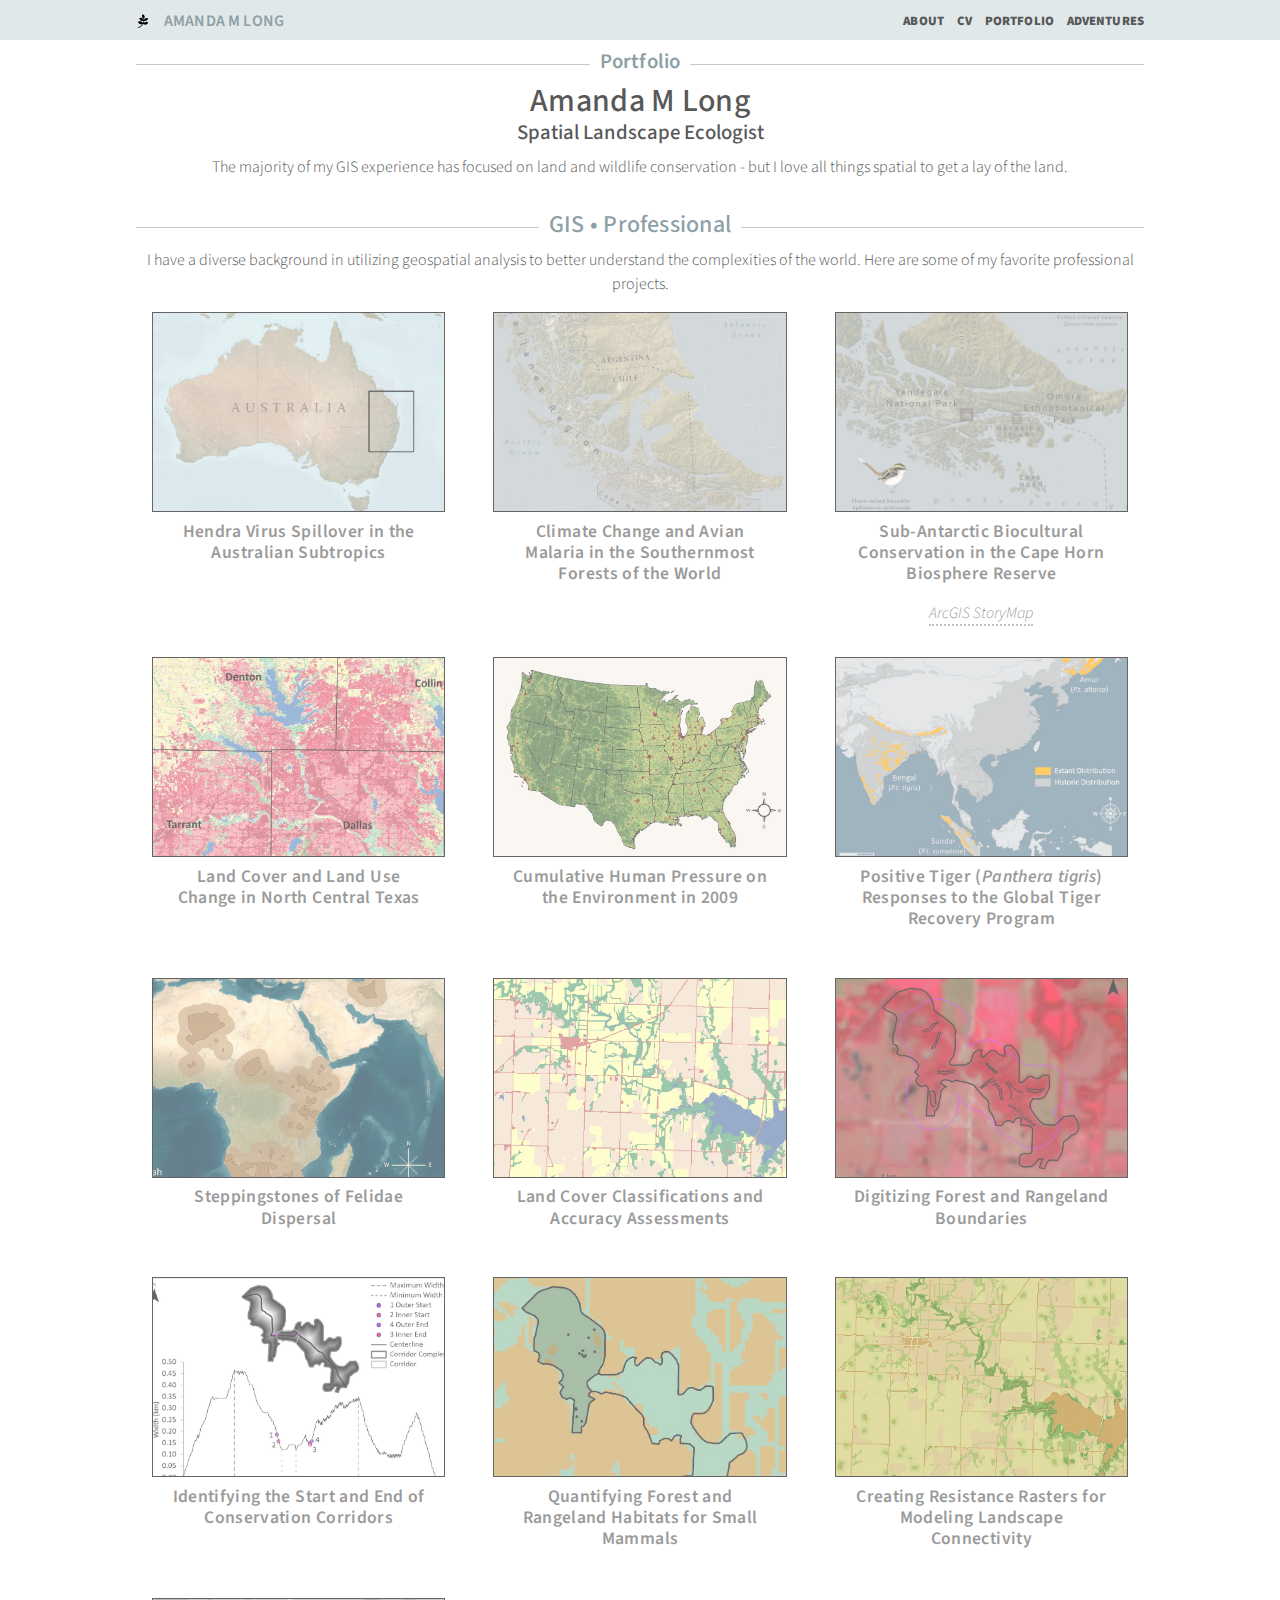
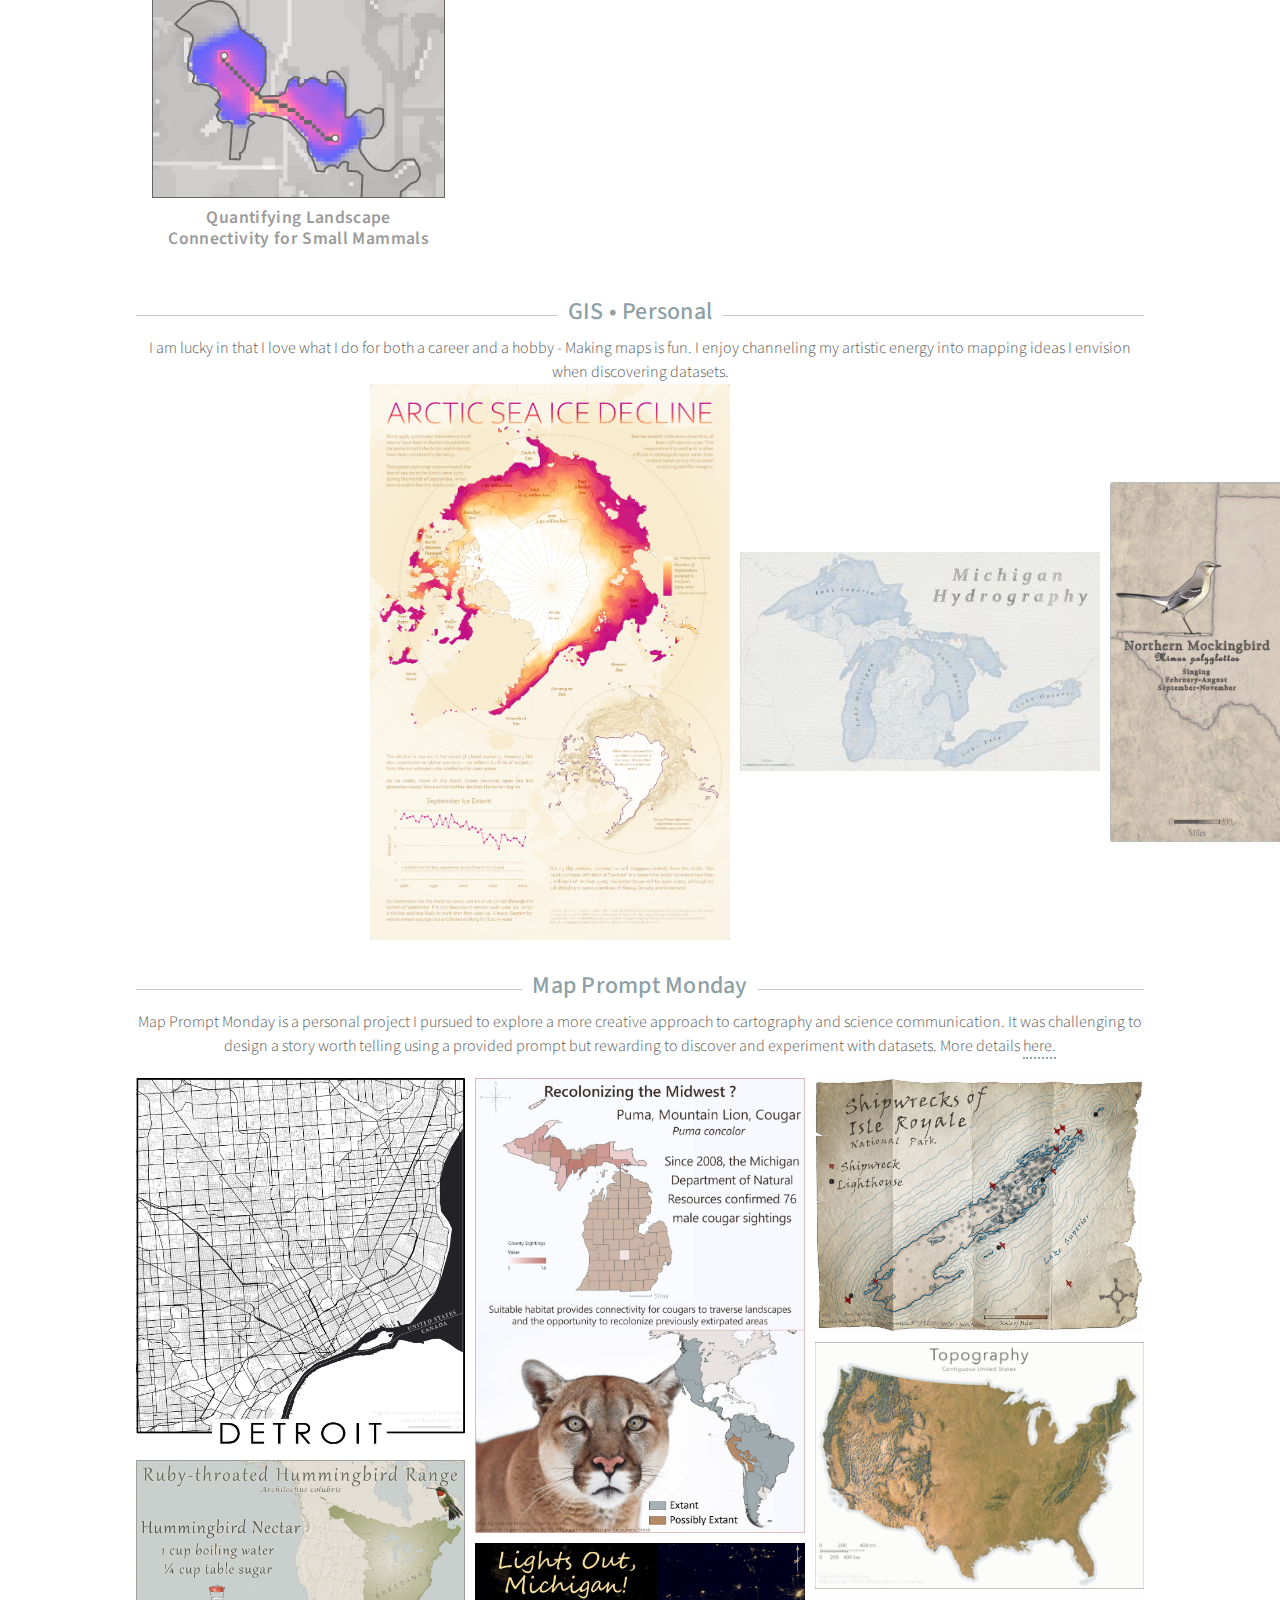
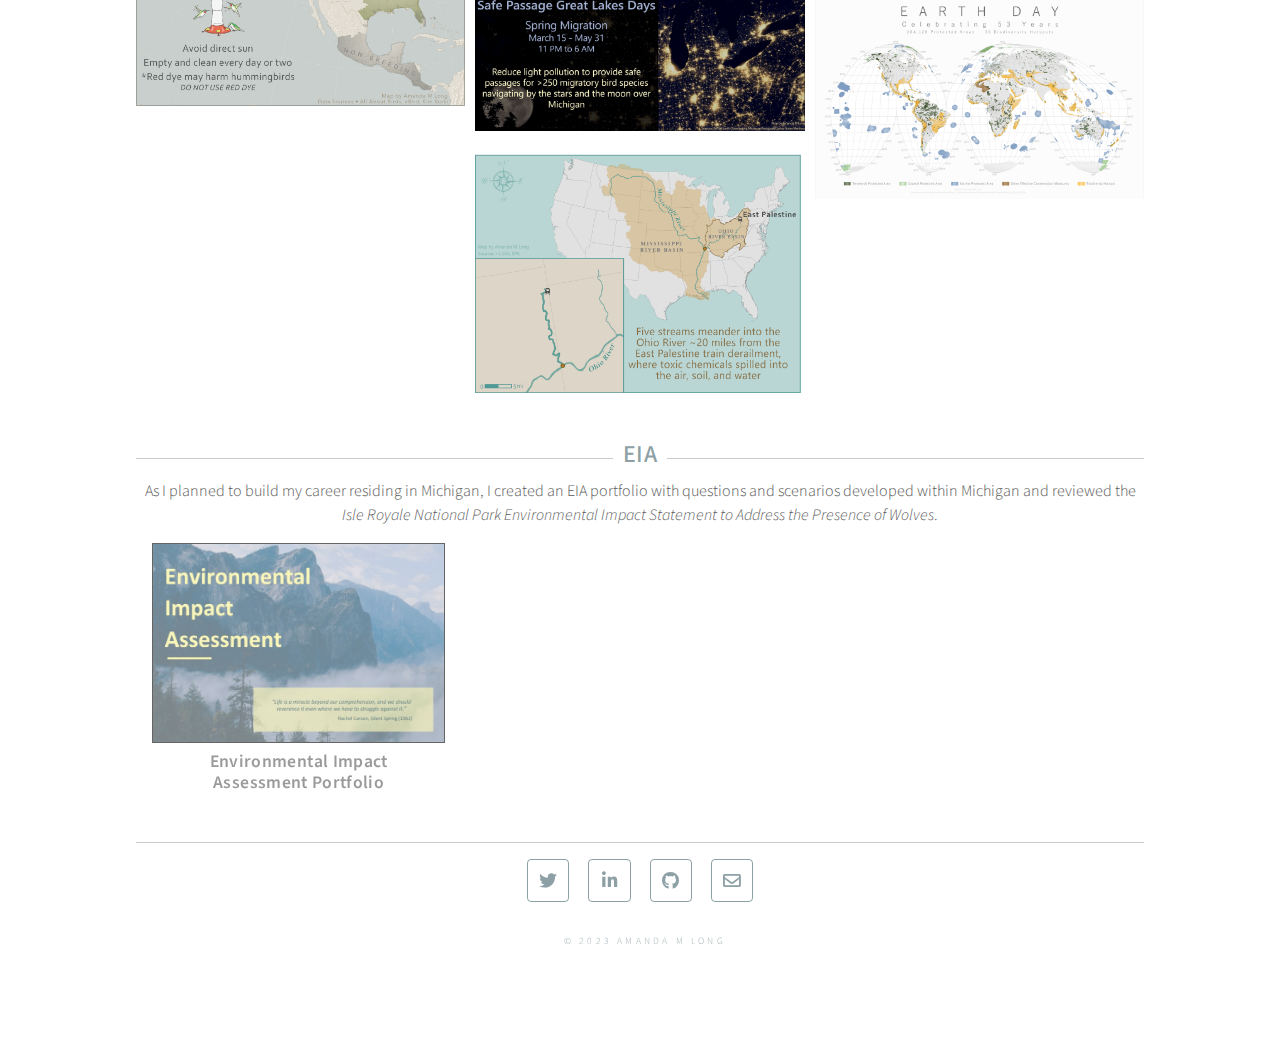
==== commit 055eac82: "Update index.html" ====
--- a/index.html
+++ b/index.html
@@ -390,7 +390,10 @@
                 </div>
 				
                 <h6><span>EIA</span></h6>
-
+<p>As I planned to build my career residing in Michigan, I created an EIA portfolio
+                    with questions and scenarios developed within Michigan and reviewed the
+                    <i>Isle Royale National Park Environmental Impact Statement to
+                        Address the Presence of Wolves</i>.</p>
                 
                     <div class="row row-cols-1 row-cols-sm-2 row-cols-lg-3 g-3">				
 				
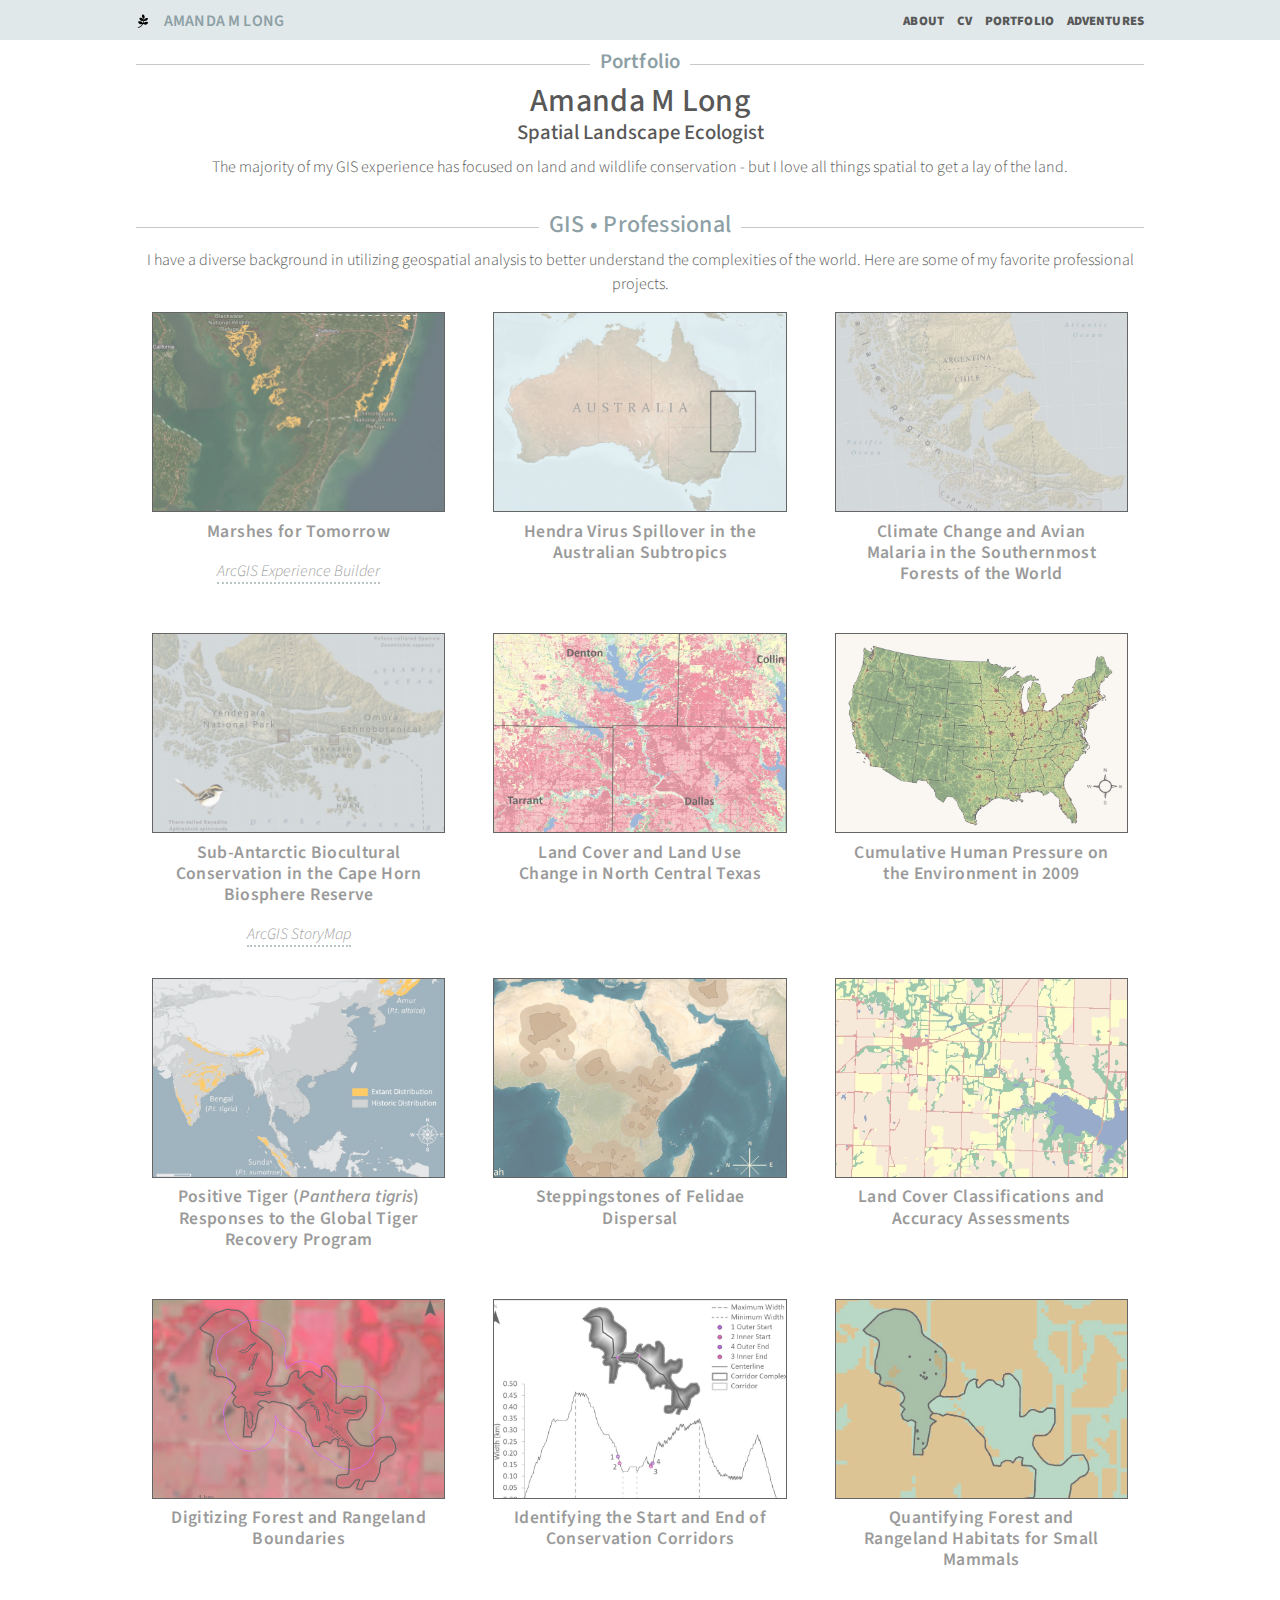
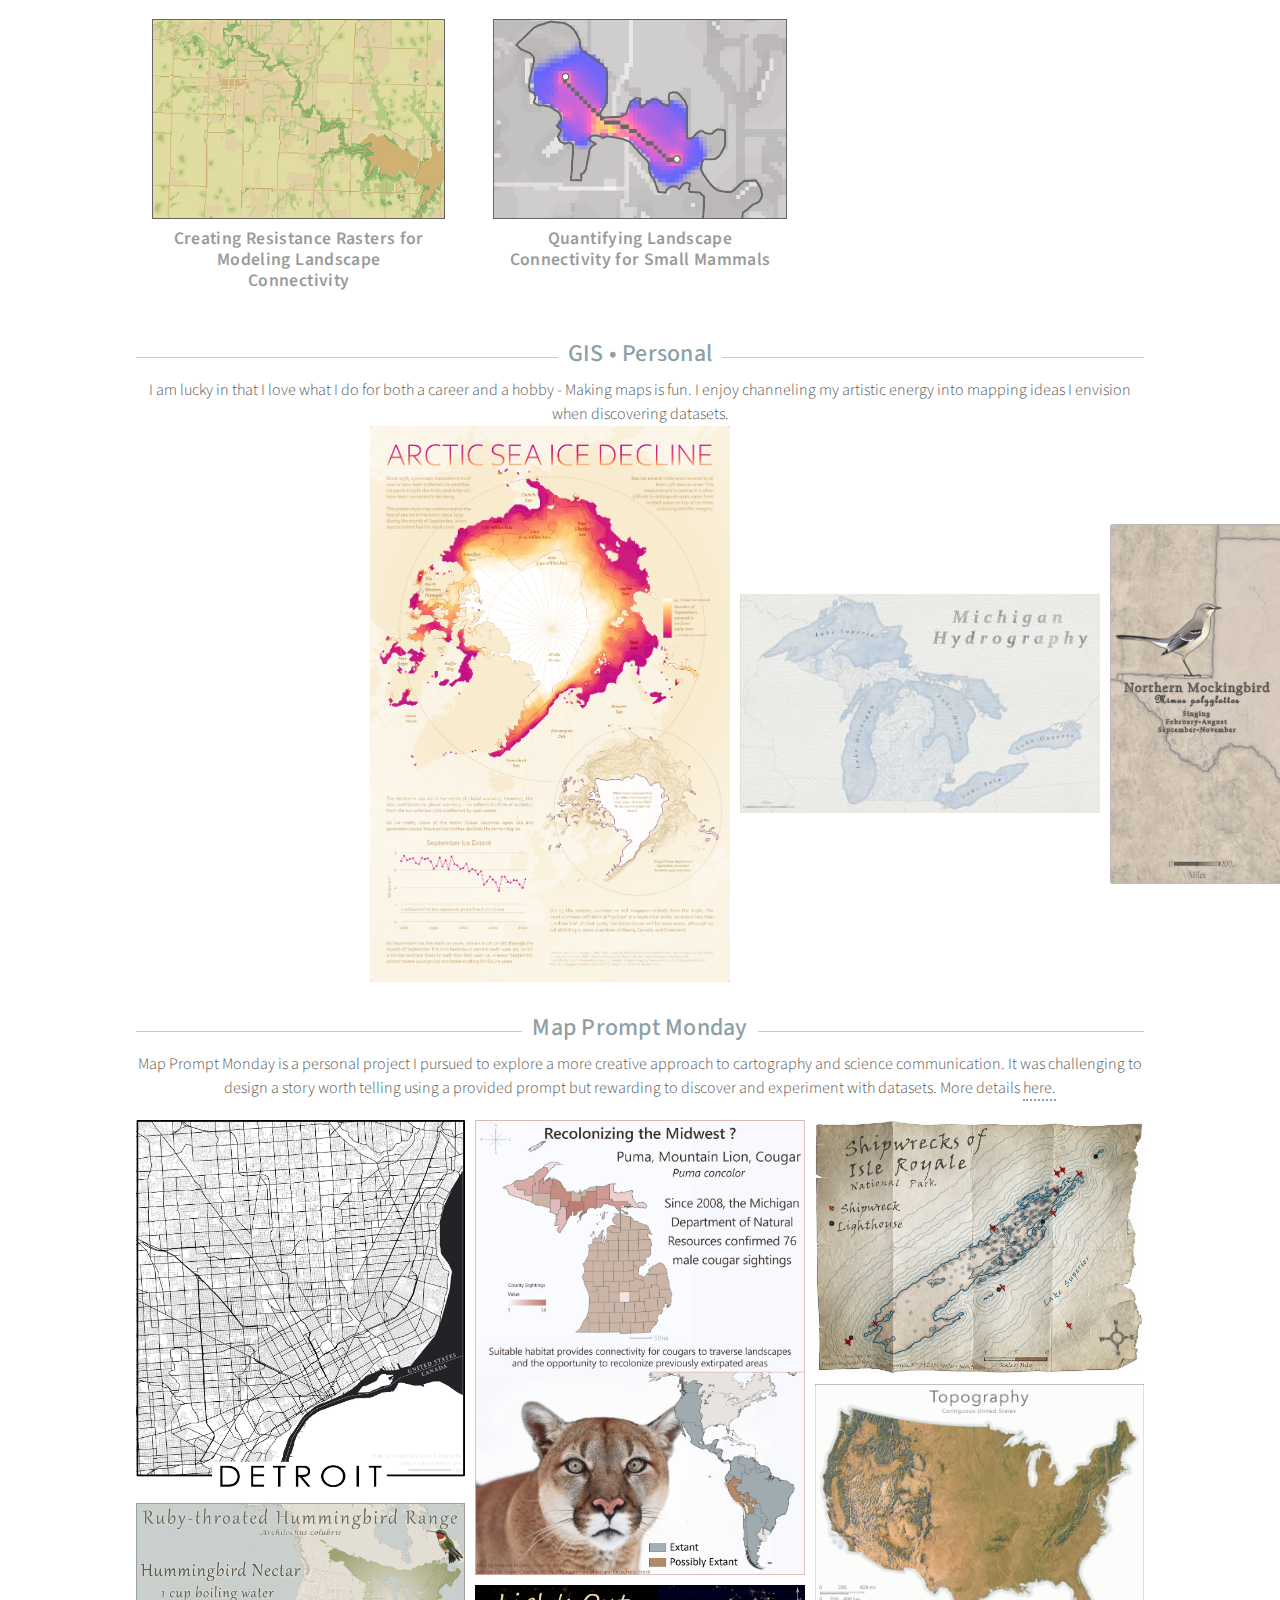
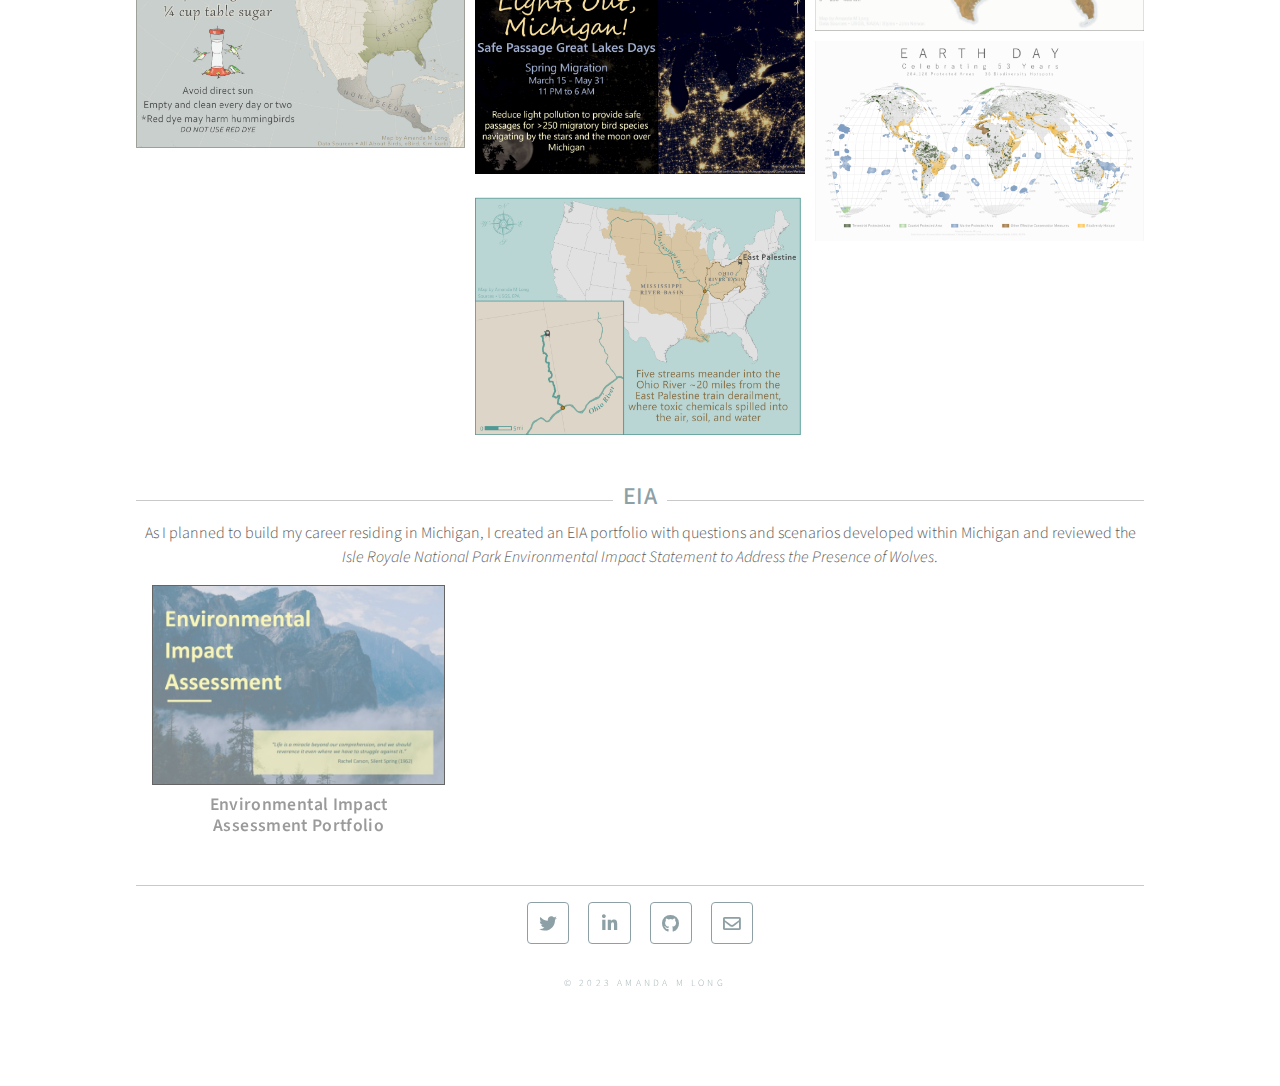
==== commit 95566849: "Update index.html" ====
--- a/index.html
+++ b/index.html
@@ -60,6 +60,25 @@
                 <!-- -----THUMBNAILS----- -->
                 
                     <div class="row row-cols-1 row-cols-sm-2 row-cols-lg-3 g-3">
+
+			        <!-- MARSHES FOR TOMORROW -->
+                        <div class="col">
+                            <div class="card text-center">
+                                <div class="card-body">
+                                      <a target="_blank" rel="noopener noreferrer" href="https://experience.arcgis.com/experience/0d1703e972c849bf88acd6cd7026b50c/page/Marshes-for-Tomorrow/">
+                                        <p class="card-text"></p>
+                                        <img src="images\Thumbnails\MfT.png" class="card-img">
+                                        <div class="d-flex justify-content-between align-items-center">
+                                            <div class="card-footer">
+                                                <a><h5 class="card-title">Marshes for Tomorrow</h5></a>
+                                                <p><a target="_blank" rel="noopener noreferrer" href="https://experience.arcgis.com/experience/0d1703e972c849bf88acd6cd7026b50c/page/Marshes-for-Tomorrow/">
+                                                    <i>ArcGIS Experience Builder</i></a></p>
+                                            </div>
+                                        </div>
+                                    </a>
+                                </div>
+                            </div>
+                        </div>
 		    
     <!-- AUSTRALIA HENDRA VIRUS -->
                         <div class="col">
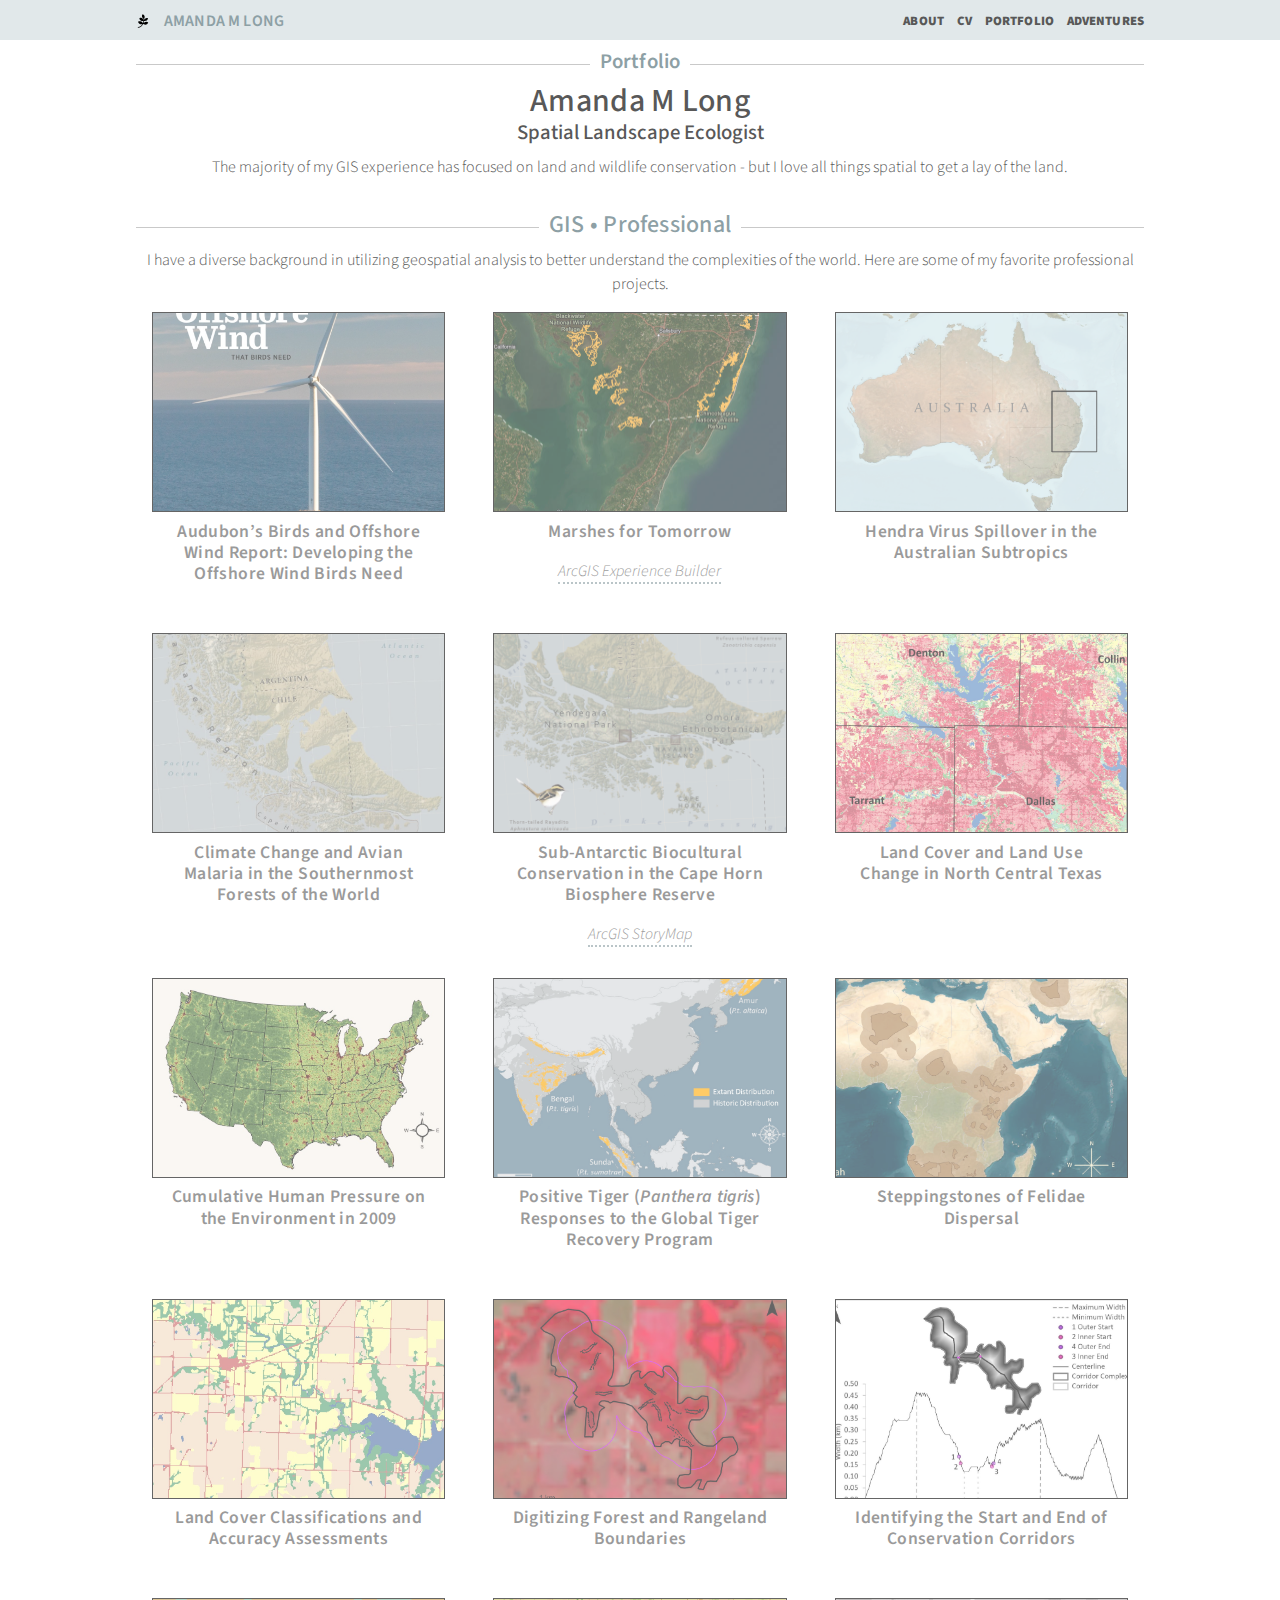
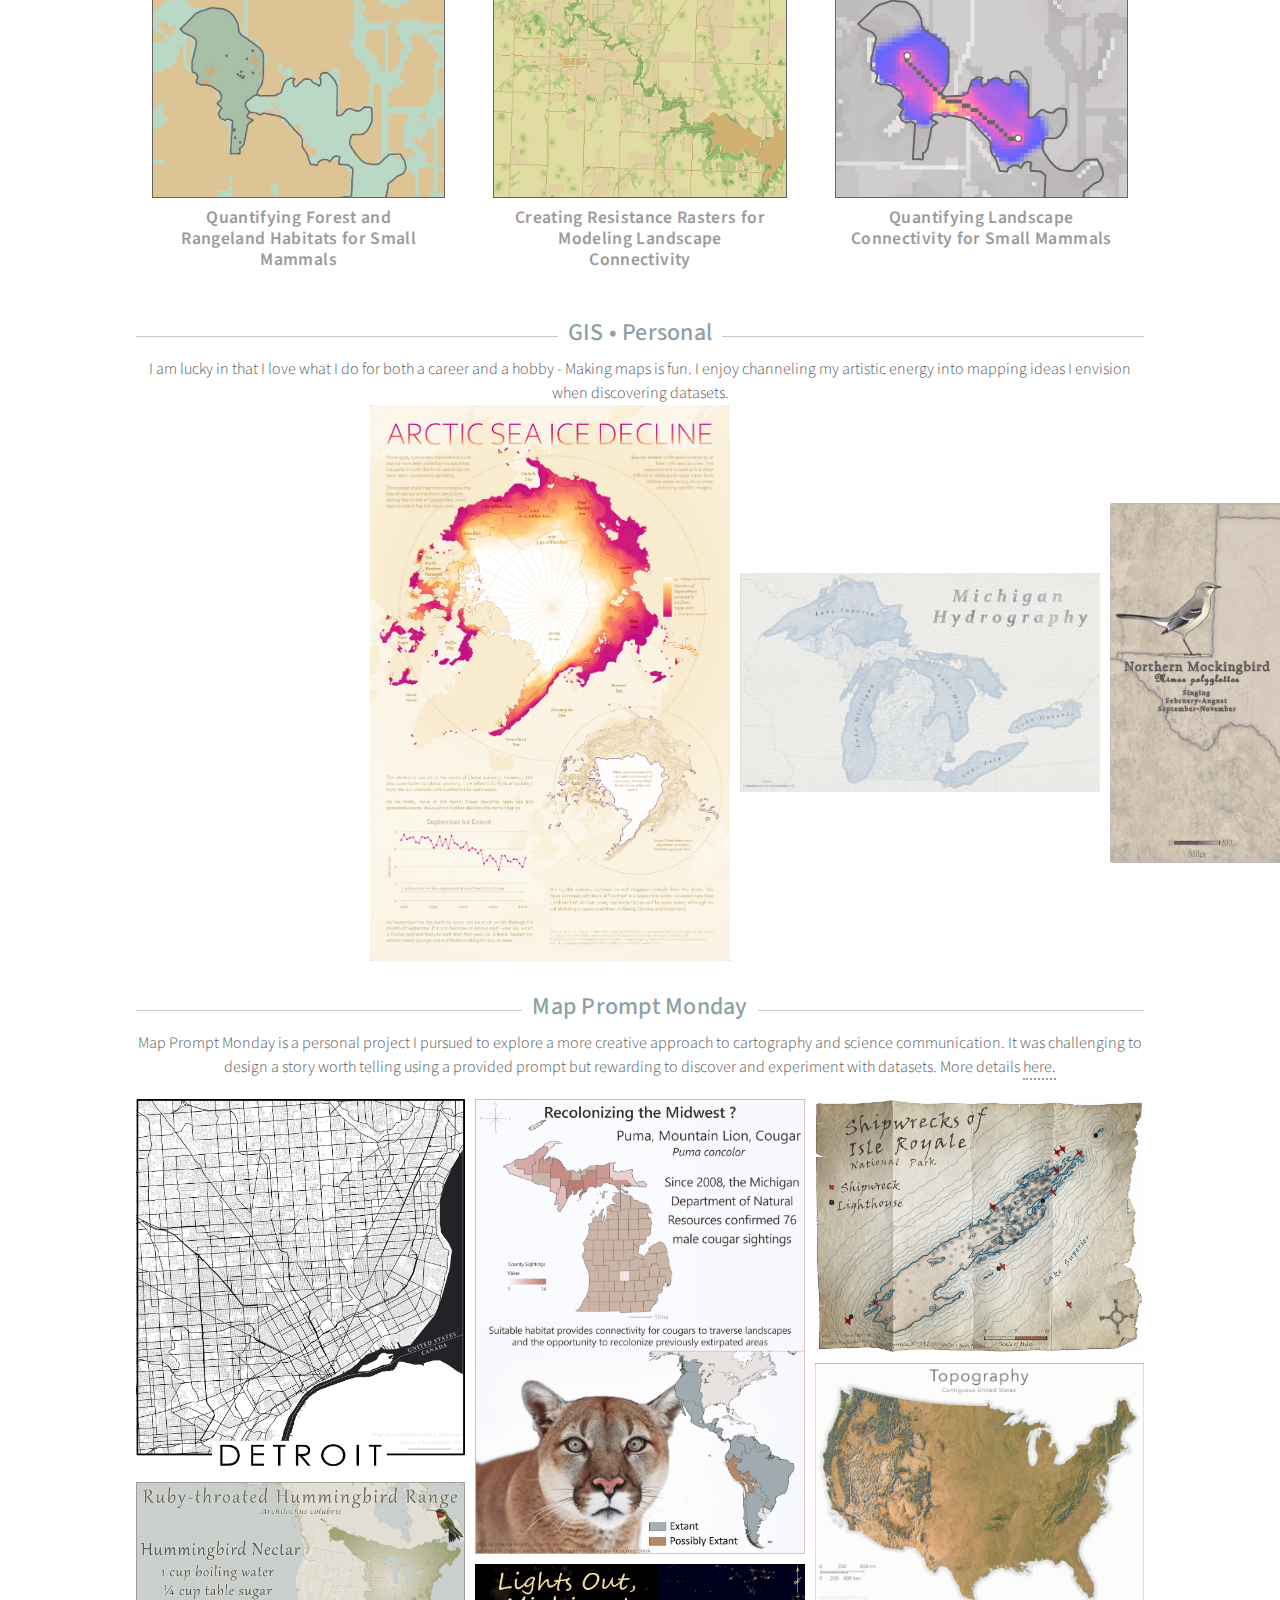
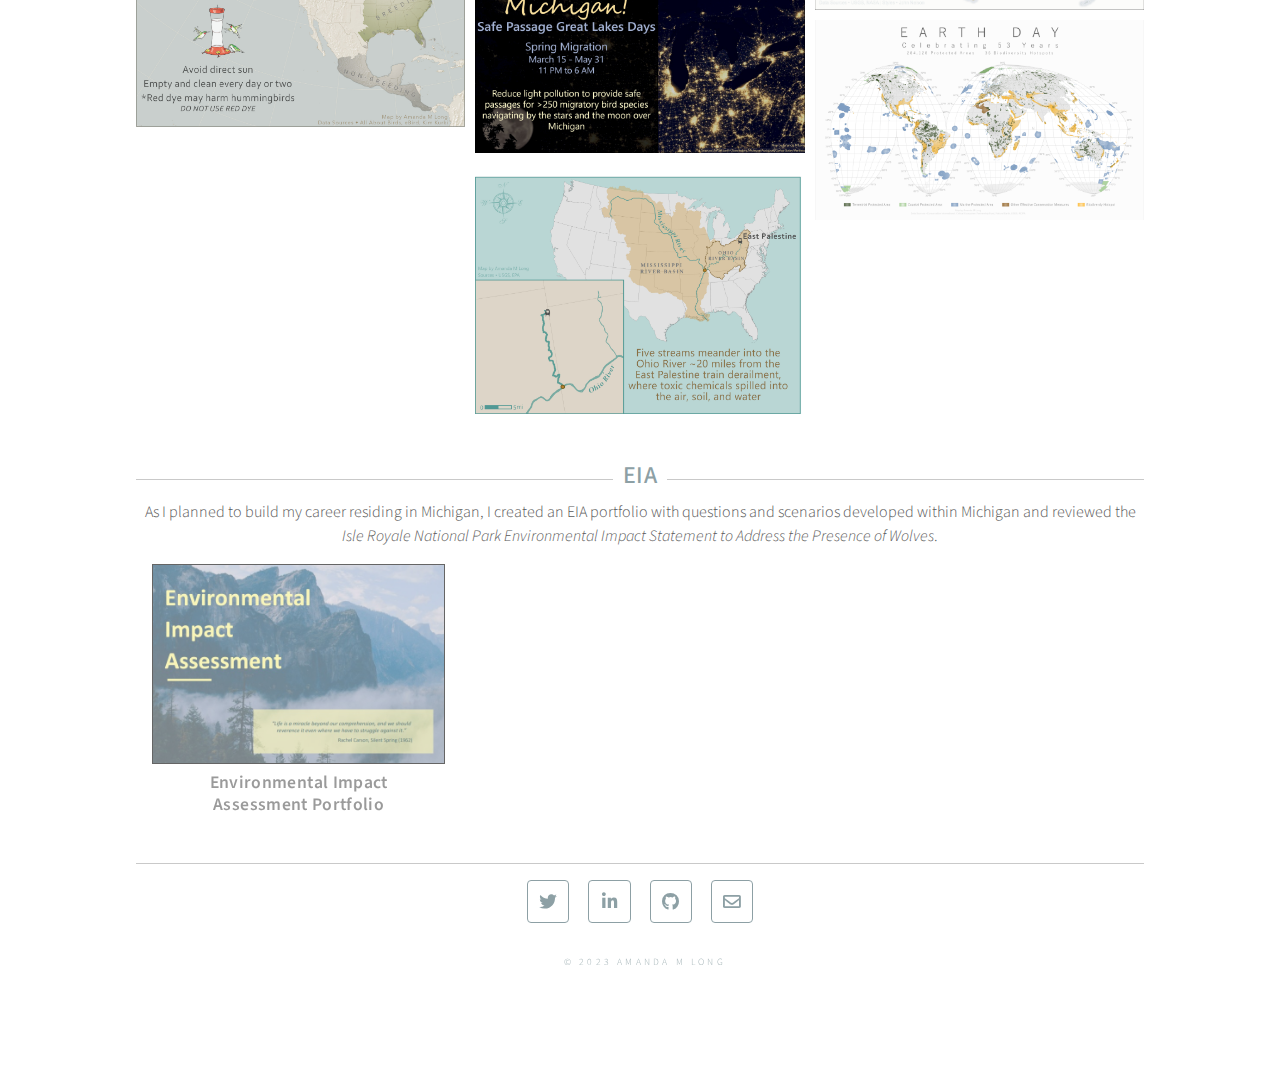
==== commit 59ae05bd: "Update index.html" ====
--- a/index.html
+++ b/index.html
@@ -60,7 +60,28 @@
                 <!-- -----THUMBNAILS----- -->
                 
                     <div class="row row-cols-1 row-cols-sm-2 row-cols-lg-3 g-3">
-
+			    
+			        <!-- Audubon -->
+
+			        <!-- Offshore Wind Report -->		
+                        <div class="col">
+                            <div class="card text-center">
+                                <div class="card-body">
+                                    <a href="#OSW" data-bs-toggle="modal" data-bs-target="#OSW">
+                                        <p class="card-text"></p>
+                                        <img src="images\Thumbnails\OSW_thumbnail.jpg" class="card-img">
+                                        <div class="d-flex justify-content-between align-items-center">
+                                            <div class="card-footer">
+                                                <a href="#Hendra" data-bs-toggle="modal" data-bs-target="#OSW">
+                                                    <h5 class="card-title">Audubon’s Birds and Offshore Wind Report: Developing the Offshore Wind Birds Need</h5>
+                                            </div>
+                                        </div>
+                                    </a>
+                                </div>
+                            </div>
+                        </div>
+			    
+			    
 			        <!-- MARSHES FOR TOMORROW -->
                         <div class="col">
                             <div class="card text-center">
@@ -459,6 +480,79 @@
 
 
 <!-- -----MODALS----- -->	
+ 
+        <!-- AUDUBON OFFSHORE WIND -->
+<div class="modal fade" id="OSW" tabindex="-1" aria-labelledby="OSW" aria-hidden="true">
+  <div class="modal-dialog modal-dialog-centered modal-dialog-scrollable">
+    <div class="modal-content">
+      <div class="modal-header">
+        <h4 class="modal-title" id="OSW\">Audubon’s Birds and Offshore Wind Report</h4>
+        <span class="close" data-bs-dismiss="modal" aria-label="Close">&times;</span></button>
+      </div>
+        <div id="carouselOSW" class="carousel slide">
+            <div class="modal-body">
+                <button class="carousel-control-prev" type="button" data-bs-target="#carouselOSW" data-bs-slide="prev">
+                    <span class="carousel-control-prev-icon" aria-hidden="true"></span>
+                    <span class="visually-hidden">Previous</span>
+                </button>
+                <button class="carousel-control-next" type="button" data-bs-target="#carouselOSW" data-bs-slide="next">
+                    <span class="carousel-control-next-icon" aria-hidden="true"></span>
+                    <span class="visually-hidden">Next</span>
+                </button>
+                <div class="container-fluid">
+                    <div class="row">
+                        <div class="col-lg-7">
+                            <div class="carousel-inner">
+                                <div class="carousel-item active">
+                                    <img src="images\Audubon\OSW_Audubon_engagement.jpg" class="d-block w-100" alt="..."></div>
+                                <div class="carousel-item">
+                                    <img src="images\Audubon\OSW_GoM.jpg" class="d-block w-100" alt="..."></div>
+                            </div>
+                        </div>
+                        <div class="col-lg-5">
+
+			<p>
+				    For
+                                <a target="_blank" rel="noopener noreferrer" href="https://www.audubon.org/our-work/climate/clean-energy/birds-and-offshore-wind-report">
+                                Audubon’s Birds and Offshore Wind Report: Developing the Offshore Wind Birds Need</a>, was a collaborative effort across the Audubon network
+				to demonstrate our commitment to using the best available science to advance responsible offshore wind development while protecting
+				birds and the places they need in a changing climate.
+						</p>
+				    <p>I mapped areas in which the National Audubon Society is actively engaging in offshore wind development as well as a case-study
+				in the Gulf of Maine to show how Audubon engages. 
+                            </p>
+                        </div>
+                    </div>
+                    <div class="row">
+                        <div class="col-sm">
+                            <p><b>Skills</b></p>
+			<p>Cartography, Data Management, Data Manipulation, Renewable Energy, Space Use</p>
+                        </div>
+                        <div class="col-sm">
+                            <p><b>Software</b></p>
+                            <p>ArcGIS Pro, R, Python</p>
+                        </div>
+                        <div class="col-sm">
+                            <p><b>Data</b></p>
+                            <p>
+				    <a target="_blank" rel="noopener noreferrer" href="https://media.audubon.org/2025-01/Appendix_A.pdf?_gl=1*b7a59g*_gcl_au*MTgxMzU5ODQyMy4xNzM0Mzg0OTA3*_ga*NzU0MDg5ODcuMTY5MzMyODg1Ng..*_ga_X2XNL2MWTT*MTczODcwMTY1OC41MzQuMS4xNzM4NzAyMjgyLjYwLjAuMA..">
+                                    Appendix A: Mapping Audubon offshore wind engagement areas</a>    
+			    </p>
+                        </div>
+                    </div>
+                </div>
+            </div>
+            <div class="modal-footer">
+                <div class="carousel-indicators">
+                    <button type="button" data-bs-target="#carouselOSW" data-bs-slide-to="0" class="active" aria-current="true" aria-label="Slide 1"></button>
+                    <button type="button" data-bs-target="#carouselOSW" data-bs-slide-to="1" aria-label="Slide 2"></button>
+                </div>
+            </div>
+        </div>
+    </div>
+  </div>
+</div>
+	
 	
         <!-- HENDRA VIRUS SPILLOVER IN AUSTRALIA SUBTROPICS -->
 <div class="modal fade" id="Hendra" tabindex="-1" aria-labelledby="Hendra" aria-hidden="true">
@@ -500,7 +594,7 @@
                         </div>
                         <div class="col-sm">
                             <p><b>Software</b></p>
-                            <p>ArcGIS Pro, box</p>
+                            <p>ArcGIS Pro</p>
                         </div>
                         <div class="col-sm">
                             <p><b>Data • Sources</b></p>
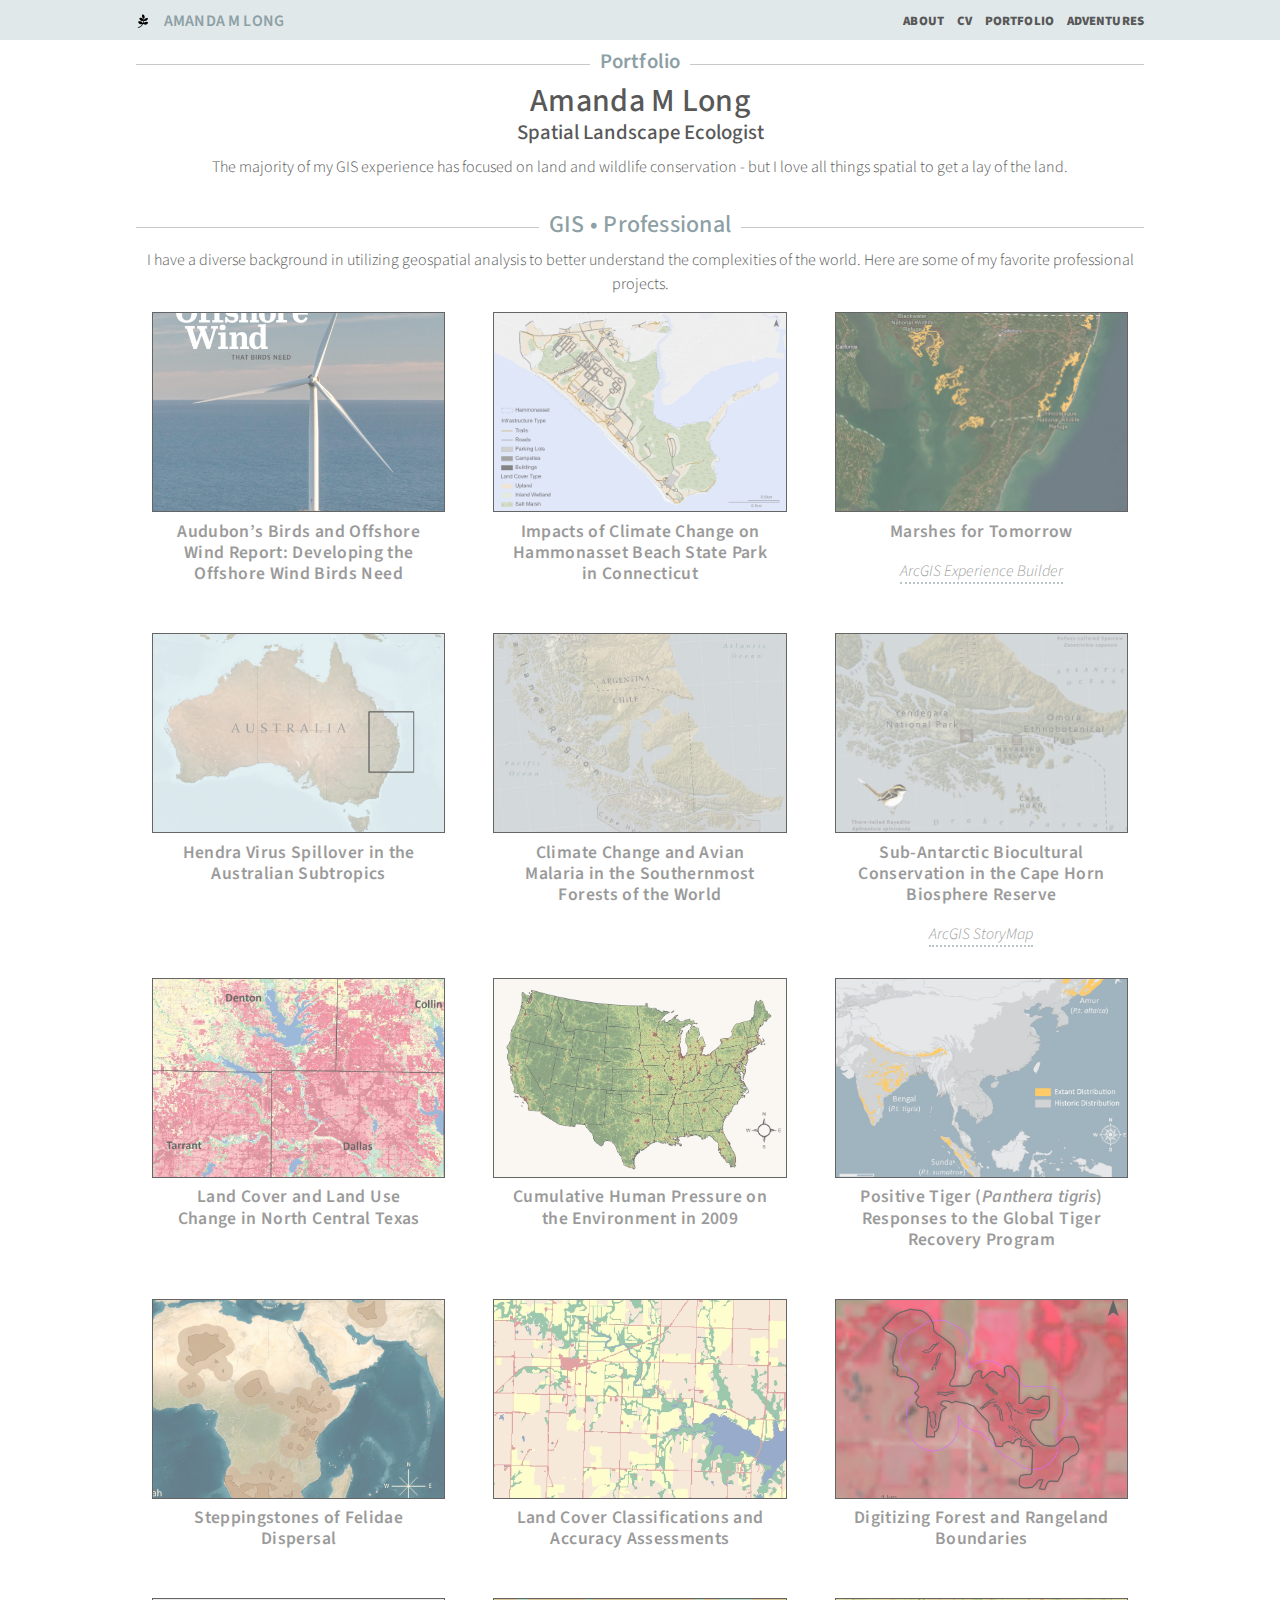
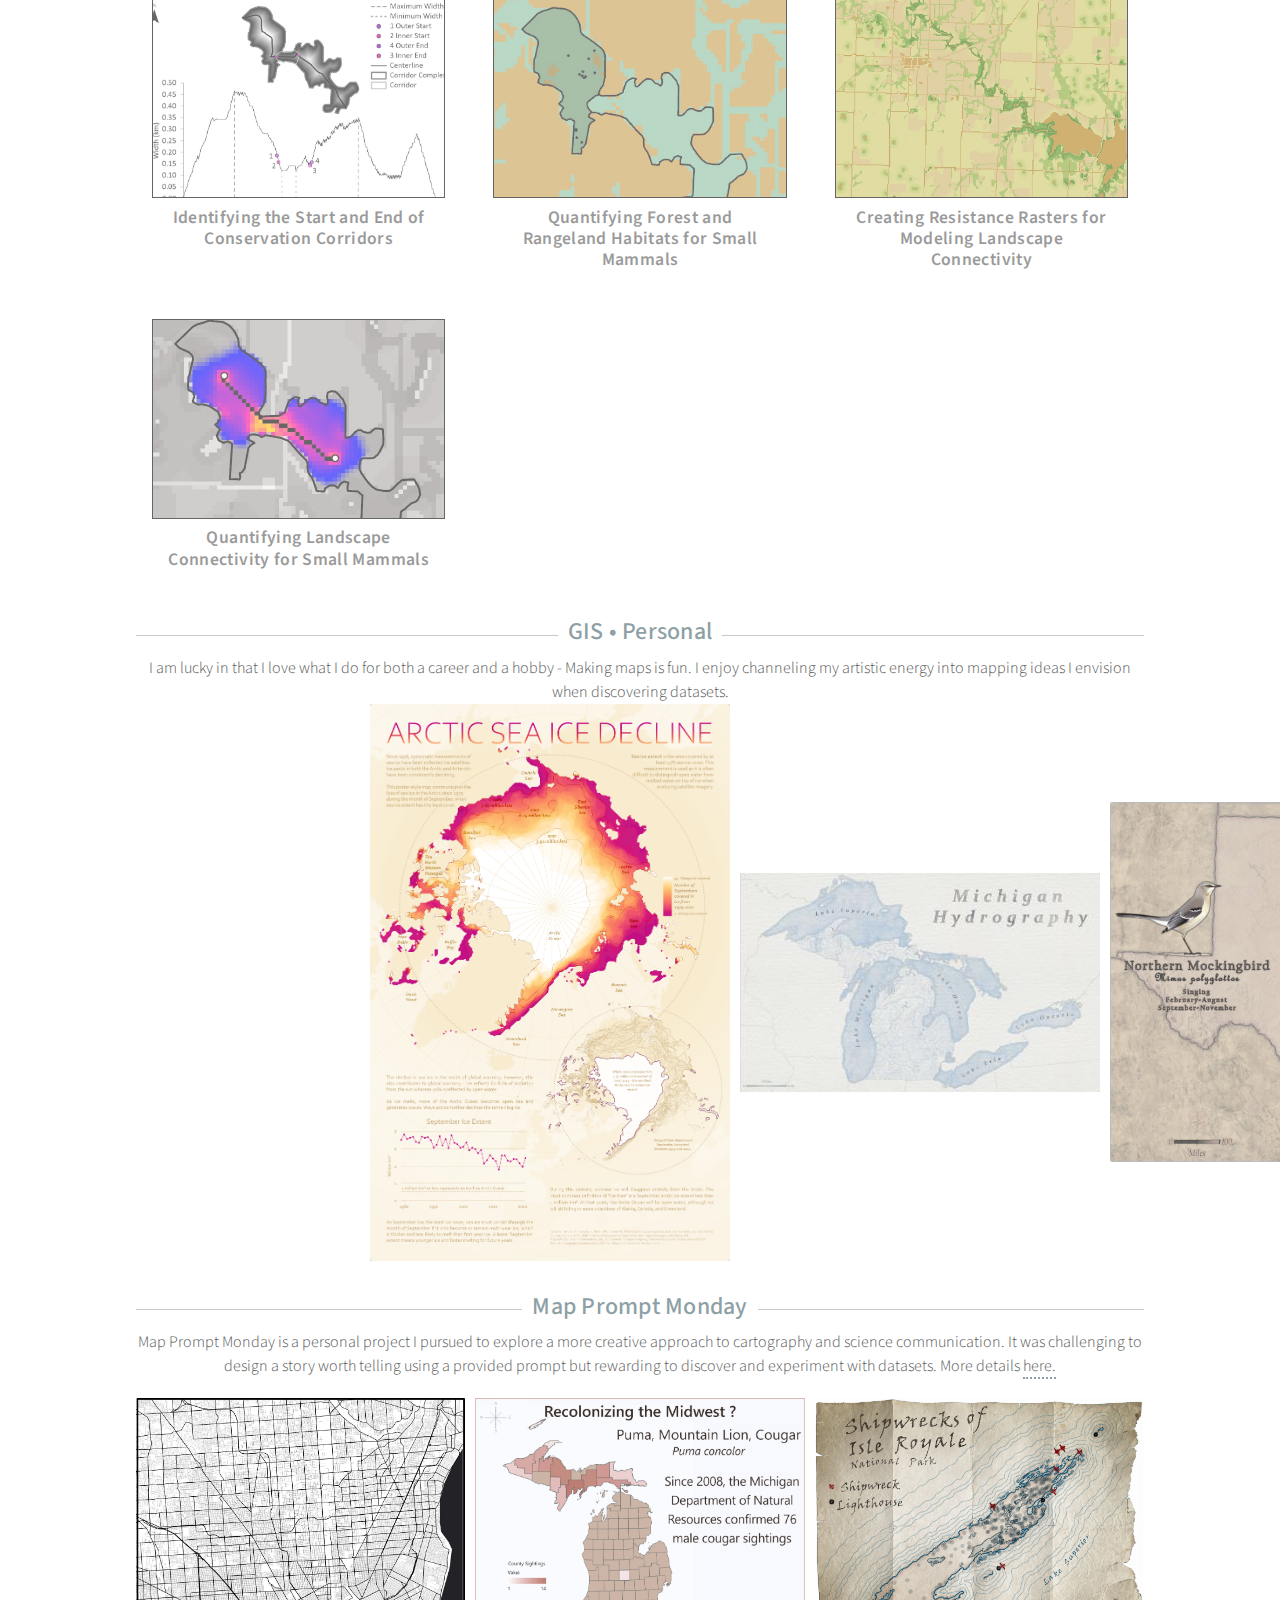
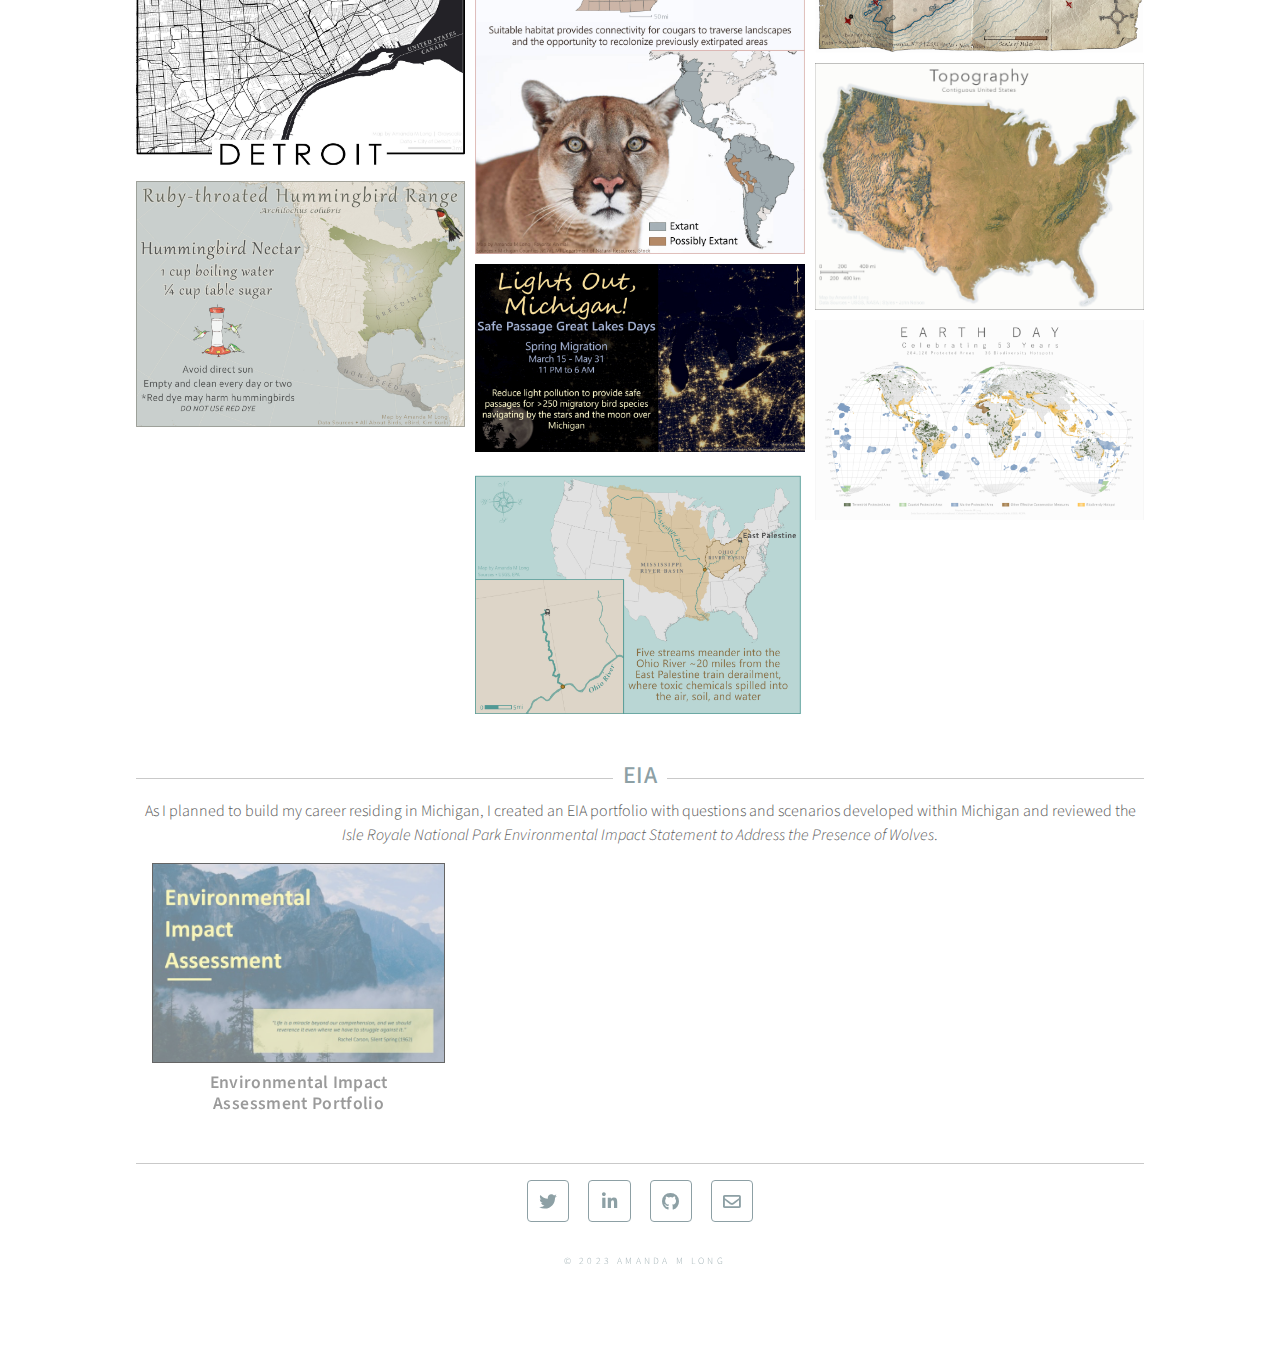
==== commit ac8bbef0: "Update index.html" ====
--- a/index.html
+++ b/index.html
@@ -72,7 +72,7 @@
                                         <img src="images\Thumbnails\OSW_thumbnail.jpg" class="card-img">
                                         <div class="d-flex justify-content-between align-items-center">
                                             <div class="card-footer">
-                                                <a href="#Hendra" data-bs-toggle="modal" data-bs-target="#OSW">
+                                                <a href="#OSW" data-bs-toggle="modal" data-bs-target="#OSW">
                                                     <h5 class="card-title">Audubon’s Birds and Offshore Wind Report: Developing the Offshore Wind Birds Need</h5>
                                             </div>
                                         </div>
@@ -80,6 +80,24 @@
                                 </div>
                             </div>
                         </div>
+
+				        <!-- Hammonasset -->		
+                        <div class="col">
+                            <div class="card text-center">
+                                <div class="card-body">
+                                    <a href="#Hammo" data-bs-toggle="modal" data-bs-target="#Hammo">
+                                        <p class="card-text"></p>
+                                        <img src="images\Audubon\Hammo.png" class="card-img">
+                                        <div class="d-flex justify-content-between align-items-center">
+                                            <div class="card-footer">
+                                                <a href="#Hammo" data-bs-toggle="modal" data-bs-target="#Hammo">
+                                                    <h5 class="card-title">Impacts of Climate Change on Hammonasset Beach State Park in Connecticut</h5>
+                                            </div>
+                                        </div>
+                                    </a>
+                                </div>
+                            </div>
+                        </div>		    
 			    
 			    
 			        <!-- MARSHES FOR TOMORROW -->
@@ -506,15 +524,14 @@
                                 <div class="carousel-item active">
                                     <img src="images\Audubon\OSW_Audubon_engagement.jpg" class="d-block w-100" alt="..."></div>
                                 <div class="carousel-item">
-                                    <img src="images\Audubon\OSW_GoM.jpg" class="d-block w-100" alt="..."></div>
+                                    <img src="images\Audubon\OSW_GoM.png" class="d-block w-100" alt="..."></div>
                             </div>
                         </div>
                         <div class="col-lg-5">
 
 			<p>
-				    For
-                                <a target="_blank" rel="noopener noreferrer" href="https://www.audubon.org/our-work/climate/clean-energy/birds-and-offshore-wind-report">
-                                Audubon’s Birds and Offshore Wind Report: Developing the Offshore Wind Birds Need</a>, was a collaborative effort across the Audubon network
+                                <a target="_blank" rel="noopener noreferrer" href="https://www.audubon.org/our-work/climate/clean-energy/birds-and-offshore-wind-report"><i>
+                                Audubon’s Birds and Offshore Wind Report: Developing the Offshore Wind Birds Need</i></a> was a collaborative effort across the Audubon network
 				to demonstrate our commitment to using the best available science to advance responsible offshore wind development while protecting
 				birds and the places they need in a changing climate.
 						</p>
@@ -535,8 +552,8 @@
                         <div class="col-sm">
                             <p><b>Data</b></p>
                             <p>
-				    <a target="_blank" rel="noopener noreferrer" href="https://media.audubon.org/2025-01/Appendix_A.pdf?_gl=1*b7a59g*_gcl_au*MTgxMzU5ODQyMy4xNzM0Mzg0OTA3*_ga*NzU0MDg5ODcuMTY5MzMyODg1Ng..*_ga_X2XNL2MWTT*MTczODcwMTY1OC41MzQuMS4xNzM4NzAyMjgyLjYwLjAuMA..">
-                                    Appendix A: Mapping Audubon offshore wind engagement areas</a>    
+				    See <a target="_blank" rel="noopener noreferrer" href="https://media.audubon.org/2025-01/Appendix_A.pdf?_gl=1*b7a59g*_gcl_au*MTgxMzU5ODQyMy4xNzM0Mzg0OTA3*_ga*NzU0MDg5ODcuMTY5MzMyODg1Ng..*_ga_X2XNL2MWTT*MTczODcwMTY1OC41MzQuMS4xNzM4NzAyMjgyLjYwLjAuMA..">
+                                    <i>Appendix A: Mapping Audubon offshore wind engagement areas</i></a>    
 			    </p>
                         </div>
                     </div>
@@ -552,6 +569,79 @@
     </div>
   </div>
 </div>
+
+        <!-- STEPPINGSTONES OF FELIDAE DISPERSAL -->
+<div class="modal fade" id="Hammo" tabindex="-1" aria-labelledby="Hammo" aria-hidden="true">
+  <div class="modal-dialog modal-dialog-centered modal-dialog-scrollable">
+    <div class="modal-content">
+      <div class="modal-header">
+        <h4 class="modal-title" id="Hammo\">Impacts of Climate Change on Hammonasset Beach State Park in Connecticut</h4>
+        <span class="close" data-bs-dismiss="modal" aria-label="Close">&times;</span></button>
+      </div>
+        <div id="carouselHammo" class="carousel slide">
+            <div class="modal-body">
+                <button class="carousel-control-prev" type="button" data-bs-target="#carouselHammo" data-bs-slide="prev">
+                    <span class="carousel-control-prev-icon" aria-hidden="true"></span>
+                    <span class="visually-hidden">Previous</span>
+                </button>
+                <button class="carousel-control-next" type="button" data-bs-target="#carouselHammo" data-bs-slide="next">
+                    <span class="carousel-control-next-icon" aria-hidden="true"></span>
+                    <span class="visually-hidden">Next</span>
+                </button>
+                <div class="container-fluid">
+                    <div class="row">
+                        <div class="col-lg-7">
+                            <div class="carousel-inner">
+                                <div class="carousel-item active">
+                                    <img src="images\Audubon\Hammo.png" class="d-block w-100" alt="..."></div>
+                                <div class="carousel-item">
+                                    <img src="images\Audubon\Hammo_marsh_migration.png" class="d-block w-100" alt="..."></div>
+                                <div class="carousel-item">
+                                    <img src="images\Audubon\Hammo_SLAMM.png" class="d-block w-100" alt="..."></div>
+                                <div class="carousel-item">
+                                    <img src="images\Audubon\Hammo_SLOSH.png" class="d-block w-100" alt="..."></div>
+                            </div>
+                        </div>
+                        <div class="col-lg-5">
+                            <p>
+                                I led the development of a technical report for Hammonasset Beach State Park, Connecticut.
+			    The report was developed to guide coastal resiliency conversations on monitoring, restoring, and conserving Hammonasset's park amenities and 
+				    coastal wetlands.</p>
+
+				<p>In collaboration with <a target="_blank" rel="noopener noreferrer" href="https://www.audubon.org/people/shannon-reault">
+                                Shannon Reault</a>, Specialist, Climate Science, we assessed how sea level rise is predicted to impact park infrastructure
+					and salt marshes.</p>
+				<p>See also</p>
+                        </div>
+                    </div>
+                    <div class="row">
+                        <div class="col-sm">
+                            <p><b>Skills</b></p>
+                            <p>Cartography, Data Management, Data Manipulation, Statistical & Spatial Analysis</p>
+                        </div>
+                        <div class="col-sm">
+                            <p><b>Software</b></p>
+                            <p>ArcGIS Online, ArcGIS Pro, R, Python</p>
+                        </div>
+                        <div class="col-sm">
+                            <p><b>Data</b></p>
+                            <p>NOAA, Sea Level Affecting Marshes Model</p>
+                        </div>
+                    </div>
+                </div>
+            </div>
+            <div class="modal-footer">
+                <div class="carousel-indicators">
+                    <button type="button" data-bs-target="#carouselHammo" data-bs-slide-to="0" class="active" aria-current="true" aria-label="Slide 1"></button>
+                    <button type="button" data-bs-target="#carouselHammo" data-bs-slide-to="1" aria-label="Slide 2"></button>
+                    <button type="button" data-bs-target="#carouselHammo" data-bs-slide-to="2" aria-label="Slide 3"></button>
+                    <button type="button" data-bs-target="#carouselHammo" data-bs-slide-to="3" aria-label="Slide 4"></button>
+                </div>
+            </div>
+        </div>
+    </div>
+  </div>
+</div>	
 	
 	
         <!-- HENDRA VIRUS SPILLOVER IN AUSTRALIA SUBTROPICS -->
